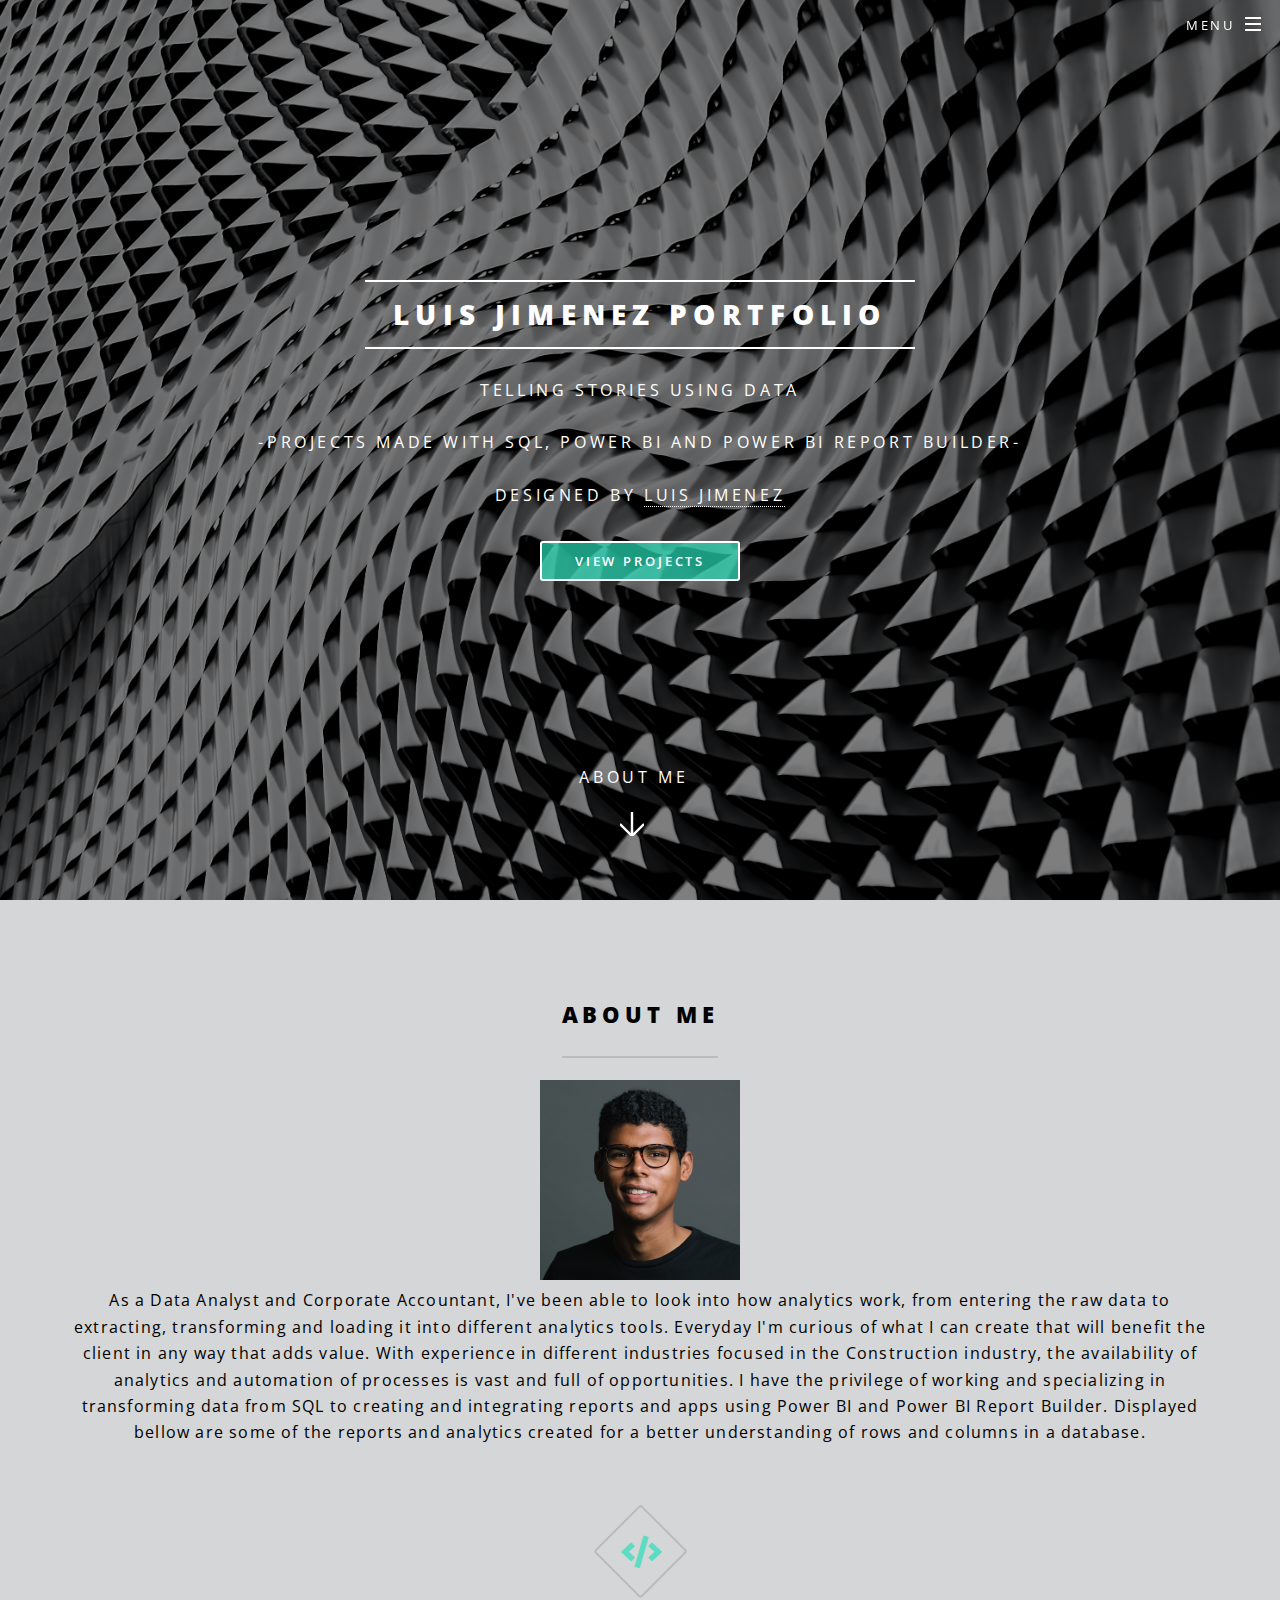
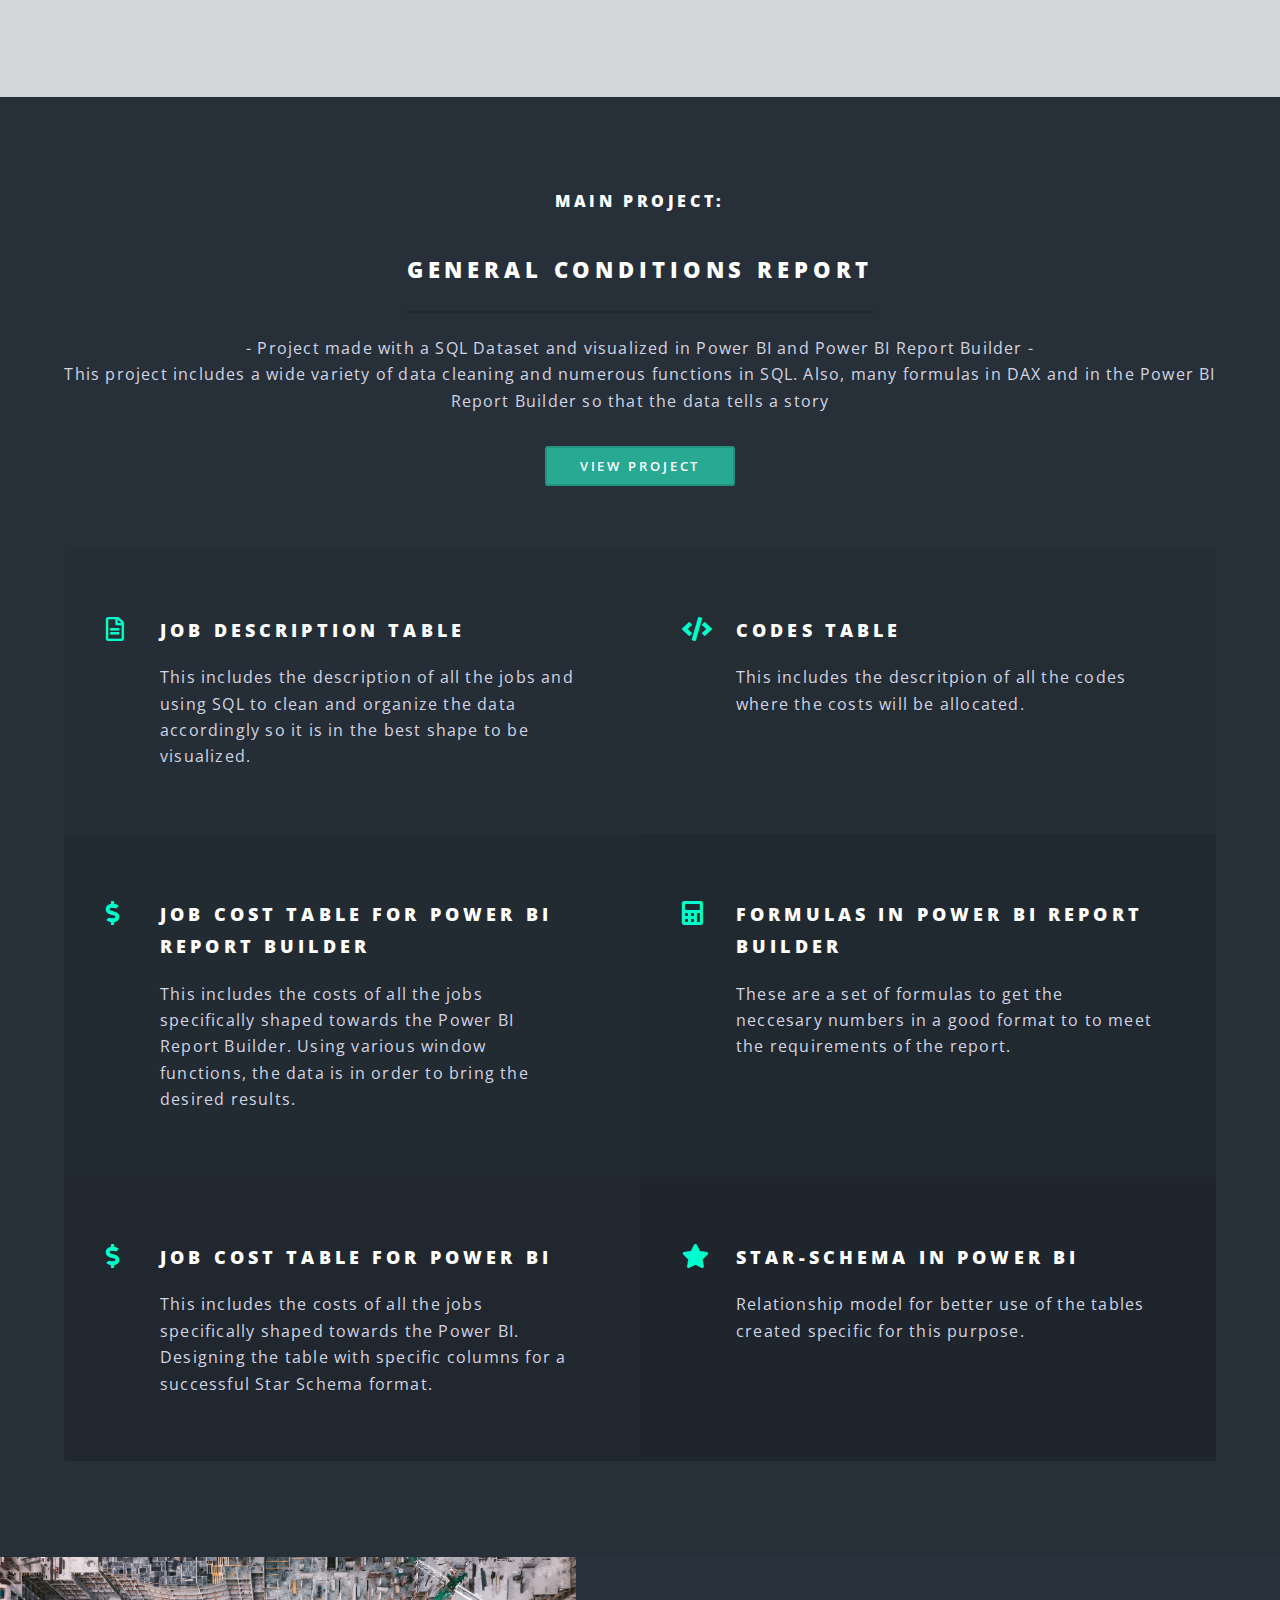
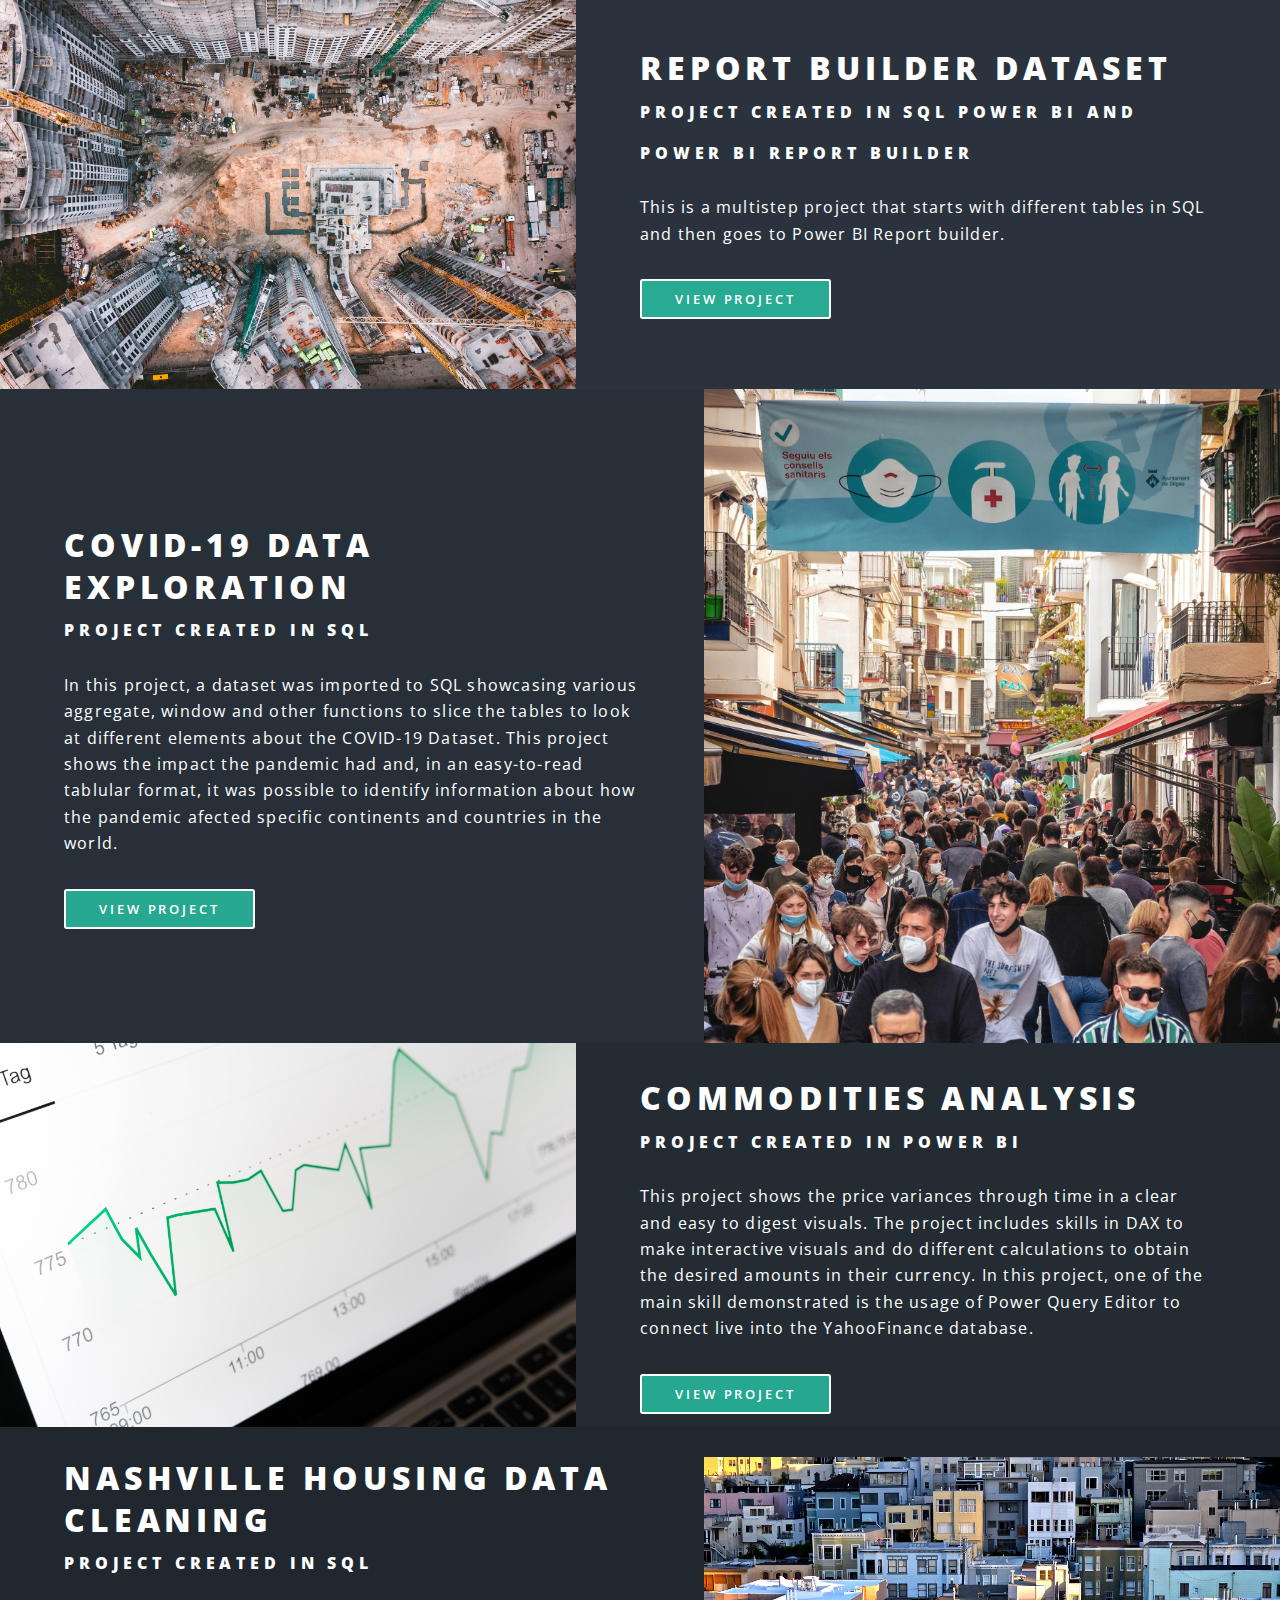
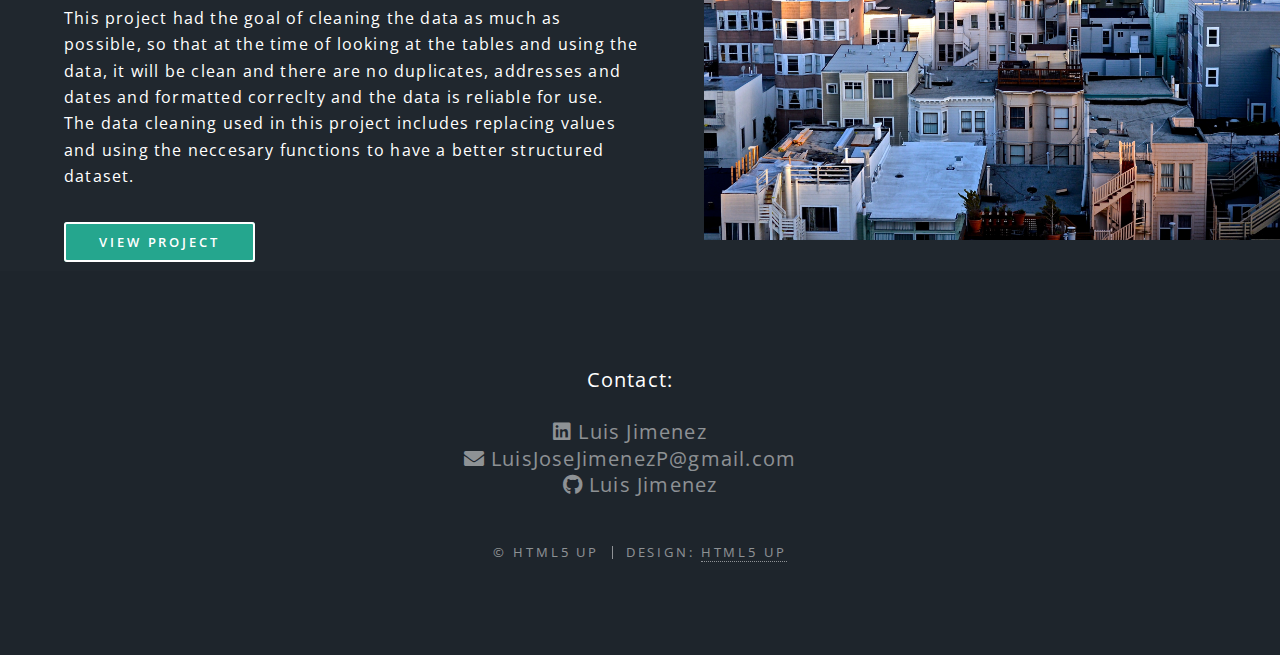
==== index.html @ ff8e51be "Add files via upload" ====
<!DOCTYPE HTML>
<!--
	Luis Jimenez Portfolio
	html5up.net | @ajlkn
	Free for personal and commercial use under the CCA 3.0 license (html5up.net/license)
-->
<html>
	<head>
		<title>Luis Jimenez Portfolio</title>
		<meta charset="utf-8" />
		<meta name="viewport" content="width=device-width, initial-scale=1, user-scalable=no" />
		<link rel="stylesheet" href="assets/css/main.css" />
		<noscript><link rel="stylesheet" href="assets/css/noscript.css" /></noscript>
	</head>
	<body class="landing is-preload">

		<!-- Page Wrapper -->
			<div id="page-wrapper">

				<!-- Header -->
					<header id="header" class="alt">
						<h1><a href="index.html">Luis Jimenez Portfolio</a></h1>
						<nav id="nav">
							<ul>
								<li class="special">
									<a href="#menu" class="menuToggle"><span>Menu</span></a>
									<div id="menu">
										<ul>
											<li><a href="#banner">Home</a></li>
											<li><a href="#one">About Me</a></li>
											<li><a href="#three">Main Project</a></li>
											<li><a href="#two">Projects</a></li>
											<li><a href="#footer">Contact</a></li>
										</ul>
									</div>
								</li>
							</ul>
						</nav>
					</header>

				<!-- Banner -->

					<section id="banner">
						<div class="inner">
							<h2>Luis Jimenez Portfolio</h2>
							<p>Telling stories using data<br />
								<br />
							<h1alt>-Projects made with SQL, Power BI and Power BI Report Builder-</st><br />
								<br />
							Designed by <a href="https://www.linkedin.com/in/luis-jimenez-p/" target="_blank" rel="noopener noreferrer">Luis Jimenez</a></p>
							<ul class="actions special">
								<li><a href="#three" class="button" style="background-color: rgba(39, 224, 187, 0.685)">View Projects</a></li>
							</ul>
						</div>
						<a href="#one" class="more scrolly">About Me</a>
					</section>

				<!-- One -->
					<section id="one" class="wrapper style1 special" style="background-color: #d4d6d7">
						<div class="inner">
							<header class="major">
								<h2><font color="black">About Me</font></h2><br>
								<img src="images/profile.jpg" style="width:200px;height:200px;">
								<p><font color="black">As a Data Analyst and Corporate Accountant, I've been able to look into how analytics work, from entering the raw data to extracting, transforming
									and loading it into different analytics tools. Everyday I'm curious of what I can create that will benefit the client in any way that adds value.
									With experience in different industries focused in the Construction industry, the availability of analytics and automation of processes is vast and full
									of opportunities. I have the privilege of working and specializing in transforming data from SQL to creating and integrating reports and apps using Power BI and Power BI
									Report Builder. Displayed bellow are some of the reports and analytics created for a better understanding of rows and columns in a database.</font></p>
							</header>
							<ul class="icons major">
								<li><span class="icon solid fa-code major style3" style="color: rgba(39, 224, 187, 0.685)"><span class="label">Dolor</span></span></li>
							</ul>
						</div>
					</section>


				<!-- Three -->
				<section id="three" class= "wrapper style3 special" style="background-color: rgb(39,48,57,255);">
					<div class="inner">

						<header class="major">
							<h1>Main Project:</h1><br>
							<h2>General Conditions Report</h2>
							<p>- Project made with a SQL Dataset and visualized in Power BI and Power BI Report Builder -<br />
							This project includes a wide variety of data cleaning and numerous functions in SQL. Also, many formulas in DAX and in the Power BI Report Builder
							so that the data tells a story
							</p>
							<a href="ReportBuilder.html" class="button" style="background-color: rgba(39, 224, 187, 0.685)">View Project</a></li>
						</header>
						<ul class="features">
							<li class="icon fa-file-alt">
								<h3>Job Description Table</h3>
								<p>This includes the description of all the jobs and using SQL to clean and organize the data accordingly so it is in the best shape to be visualized.</p>
							</li>
							<li class="icon solid fa-code">
								<h3>Codes Table</h3>
								<p>This includes the descritpion of all the codes where the costs will be allocated. </p>
							</li>
							<li class="icon solid fa-dollar-sign">
								<h3>Job Cost Table for Power BI Report Builder</h3>
								<p>This includes the costs of all the jobs specifically shaped towards the Power BI Report Builder. 
									Using various window functions, the data is in order to bring the desired results.</p>
							</li>
							<li class="icon solid fa-calculator">
								<h3>Formulas in Power BI Report Builder</h3>
								<p>These are a set of formulas to get the neccesary numbers in a good format to to meet the requirements of the report. </p>
							</li>
							<li class="icon solid fa-dollar-sign">
								<h3>Job Cost Table for Power BI</h3>
								<p>This includes the costs of all the jobs specifically shaped towards the Power BI. Designing the table with specific columns for a successful Star Schema format.</p>
							</li>
							<li class="icon solid fa-star">
								<h3>Star-Schema in Power BI</h3>
								<p>Relationship model for better use of the tables created specific for this purpose.</p>
							</li>
						
						</ul>
					</div>
				</section>
			
				<!-- Two -->
					<section id="two" class="wrapper alt style2">
						<section class="spotlight">
							<div class="image"><img src="images/Construction.jpg" alt="" /></div><div class="content">
								<h2><font size="+3">Report Builder Dataset</font><br />
									<font size="-0.5">Project created in SQL Power BI and Power BI Report Builder</font></h2>							
								<p>This is a multistep project that starts with different tables in SQL and then goes to Power BI Report builder.</p>
									<a href="ReportBuilder.html" class="button" style="background-color: rgba(39, 224, 187, 0.685)">View Project</a></li>
							</div>
						</section>

						<section class="spotlight">
							<div class="image"><img src="images/COVID SQL.jpg" alt="" /></div><div class="content">
								<h2><font size="+3">COVID-19 Data Exploration</font><br />
									<font size="-0.5">Project created in SQL</font></h2>
								<p>In this project, a dataset was imported to SQL showcasing various aggregate, window and other functions to slice the tables to look at different
									elements about the COVID-19 Dataset. This project shows the impact the pandemic had and, in an easy-to-read tablular format, it was possible to 
									identify information about how the pandemic afected specific continents and countries in the world.</p>
									<a href="SQLExp.html" class="button" style="background-color: rgba(39, 224, 187, 0.685)">View Project</a></li>
							</div>
						</section>
						<section class="spotlight">
							<div class="image"><img src="images/Commodity.jpg" alt="" /></div><div class="content">
								<h2><font size="+3">Commodities Analysis</font><br />
									<font size="-0.5">Project created in Power BI</font></h2>
								<p>This project shows the price variances through time in a clear and easy to digest visuals. The project includes skills in DAX to make interactive
									visuals and do different calculations to obtain the desired amounts in their currency. In this project, one of the main skill demonstrated is the
									usage of Power Query Editor to connect live into the YahooFinance database.</p>
									<a href="Commodities.html" class="button" style="background-color: rgba(39, 224, 187, 0.685)">View Project</a></li>
							</div>
						</section>
						<section class="spotlight">
							<div class="image"><img src="images/Housing.jpg" alt="" /></div><div class="content">
								<h2><font size="+3">Nashville Housing Data Cleaning</font><br />
									<font size="-0.5">Project created in SQL</font></h2>
								<p>This project had the goal of cleaning the data as much as possible, so that at the time of looking at the tables and using the data, it will be
									clean and there are no duplicates, addresses and dates and formatted correclty and the data is reliable for use. The data cleaning used in this
									project includes replacing values and using the neccesary functions to have a better structured dataset.</p>
									<a href="SQLClean.html" class="button" style="background-color: rgba(39, 224, 187, 0.685)">View Project</a></li>
							</div>
						</section>
					<!--	<section class="spotlight">
							<div class="image"><img src="images/Housing.jpg" alt="" /></div><div class="content">
								<h2>Portfolio Website<br />
								Project created in HTML</h2>
								<p>This project has the goal of creating a website including the different projects, pages and embeded documents. Also, links and icons to make the
									website user-friendly and easy to navigate.</p>
									<a href="SQLClean.html" class="button primary">View Project</a></li>
							</div>
						</section> -->

					</section>


				<!-- Footer -->
					<footer id="footer">
						<ul class="icons">
							<li>Contact:</li>
							<br>
							<br>
							<li><a href="https://www.linkedin.com/in/luis-jimenez-p/" target="_blank" rel="noopener noreferrer" class="icon brands fa-linkedin"><span class="labels"> Luis Jimenez</span></a></li> 
							<br>
							<li><a href="#" class="icon solid fa-envelope"><span class="labels"> LuisJoseJimenezP@gmail.com</span></a></li>
							<br>
							<li><a href="https://github.com/LJimenezPerez/PortfolioProjects/" target="_blank" rel="noopener noreferrer" class="icon brands fa-github"><span class="labels"> Luis Jimenez </span></a></li>
						</ul>
						<ul class="copyright">
							<li>&copy; HTML5 UP</li><li>Design: <a href="http://html5up.net">HTML5 UP</a></li>
						</ul>
					</footer>

			</div>

		<!-- Scripts -->
			<script src="assets/js/jquery.min.js"></script>
			<script src="assets/js/jquery.scrollex.min.js"></script>
			<script src="assets/js/jquery.scrolly.min.js"></script>
			<script src="assets/js/browser.min.js"></script>
			<script src="assets/js/breakpoints.min.js"></script>
			<script src="assets/js/util.js"></script>
			<script src="assets/js/main.js"></script>

	</body>
</html>
---- assets/css/main.css ----
@import url(fontawesome-all.min.css);
@import url("https://fonts.googleapis.com/css?family=Open+Sans:400,400italic,600,600italic,800,800italic");

/*
	Spectral by HTML5 UP
	html5up.net | @ajlkn
	Free for personal and commercial use under the CCA 3.0 license (html5up.net/license)
*/

html, body, div, span, applet, object,
iframe, h1, h2, h3, h4, h5, h6, p, blockquote,
pre, a, abbr, acronym, address, big, cite,
code, del, dfn, em, img, ins, kbd, q, s, samp,
small, strike, strong, sub, sup, tt, var, b,
u, i, center, dl, dt, dd, ol, ul, li, fieldset,
form, label, legend, table, caption, tbody,
tfoot, thead, tr, th, td, article, aside,
canvas, details, embed, figure, figcaption,
footer, header, hgroup, menu, nav, output, ruby,
section, summary, time, mark, audio, video {
	margin: 0;
	padding: 0;
	border: 0;
	font-size: 100%;
	font: inherit;
	vertical-align: baseline;}

article, aside, details, figcaption, figure,
footer, header, hgroup, menu, nav, section {
	display: block;}

body {
	line-height: 1;
}

ol, ul {
	list-style: none;
}

blockquote, q {
	quotes: none;
}

	blockquote:before, blockquote:after, q:before, q:after {
		content: '';
		content: none;
	}

table {
	border-collapse: collapse;
	border-spacing: 0;
}

body {
	-webkit-text-size-adjust: none;
}

mark {
	background-color: transparent;
	color: inherit;
}

input::-moz-focus-inner {
	border: 0;
	padding: 0;
}

input, select, textarea {
	-moz-appearance: none;
	-webkit-appearance: none;
	-ms-appearance: none;
	appearance: none;
}

/* Basic */

	@-ms-viewport {
		width: device-width;
	}

	html {
		box-sizing: border-box;
	}

	*, *:before, *:after {
		box-sizing: inherit;
	}

	body {
		background: #2e3842;
	}

		body.is-preload *, body.is-preload *:before, body.is-preload *:after {
			-moz-animation: none !important;
			-webkit-animation: none !important;
			-ms-animation: none !important;
			animation: none !important;
			-moz-transition: none !important;
			-webkit-transition: none !important;
			-ms-transition: none !important;
			transition: none !important;
		}

	body, input, select, textarea {
		color: #fff;
		font-family: "Open Sans", Helvetica, sans-serif;
		font-size: 15pt;
		font-weight: 400;
		letter-spacing: 0.075em;
		line-height: 1.65em;
	}

		@media screen and (max-width: 1680px) {

			body, input, select, textarea {
				font-size: 13pt;
			}

		}

		@media screen and (max-width: 1280px) {

			body, input, select, textarea {
				font-size: 12pt;
			}

		}

		@media screen and (max-width: 736px) {

			body, input, select, textarea {
				font-size: 11pt;
				letter-spacing: 0.0375em;
			}

		}

	a {
		-moz-transition: color 0.2s ease, border-bottom-color 0.2s ease;
		-webkit-transition: color 0.2s ease, border-bottom-color 0.2s ease;
		-ms-transition: color 0.2s ease, border-bottom-color 0.2s ease;
		transition: color 0.2s ease, border-bottom-color 0.2s ease;
		border-bottom: dotted 1px;
		color: inherit;
		text-decoration: none;
	}

		a:hover {
			border-bottom-color: transparent;
		}

	strong, b {
		color: #fff;
		font-weight: 600;
	}

	em, i {
		font-style: italic;
	}

	p {
		margin: 0 0 2em 0;
	}

	h1, h2, h3, h4, h5, h6 {
		color: #fff;
		font-weight: 800;
		letter-spacing: 0.225em;
		line-height: 1em;
		margin: 0 0 1em 0;
		text-transform: uppercase;
	}

		h1 a, h2 a, h3 a, h4 a, h5 a, h6 a {
			color: inherit;
			text-decoration: none;
		}

	h2 {
		font-size: 1.35em;
		line-height: 1.75em;
	}

		@media screen and (max-width: 736px) {

			h2 {
				font-size: 1.1em;
				line-height: 1.65em;
			}

		}

	h3 {
		font-size: 1.15em;
		line-height: 1.75em;
	}

		@media screen and (max-width: 736px) {

			h3 {
				font-size: 1em;
				line-height: 1.65em;
			}

		}

	h4 {
		font-size: 1em;
		line-height: 1.5em;
	}

	h5 {
		font-size: 0.8em;
		line-height: 1.5em;
	}

	h6 {
		font-size: 0.7em;
		line-height: 1.5em;
	}

	sub {
		font-size: 0.8em;
		position: relative;
		top: 0.5em;
	}

	sup {
		font-size: 0.8em;
		position: relative;
		top: -0.5em;
	}

	hr {
		border: 0;
		border-bottom: solid 2px #fff;
		margin: 3em 0;
	}

		hr.major {
			margin: 4.5em 0;
		}

	blockquote {
		border-left: solid 4px #fff;
		font-style: italic;
		margin: 0 0 2em 0;
		padding: 0.5em 0 0.5em 2em;
	}

	code {
		background: rgba(144, 144, 144, 0.25);
		border-radius: 3px;
		font-family: "Courier New", monospace;
		font-size: 0.9em;
		letter-spacing: 0;
		margin: 0 0.25em;
		padding: 0.25em 0.65em;
	}

	pre {
		-webkit-overflow-scrolling: touch;
		font-family: "Courier New", monospace;
		font-size: 0.9em;
		margin: 0 0 2em 0;
	}

		pre code {
			display: block;
			line-height: 1.75em;
			padding: 1em 1.5em;
			overflow-x: auto;
		}

	.align-left {
		text-align: left;
	}

	.align-center {
		text-align: center;
	}

	.align-right {
		text-align: right;
	}

/* Row */

	.row {
		display: flex;
		flex-wrap: wrap;
		box-sizing: border-box;
		align-items: stretch;
	}

		.row > * {
			box-sizing: border-box;
		}

		.row.gtr-uniform > * > :last-child {
			margin-bottom: 0;
		}

		.row.aln-left {
			justify-content: flex-start;
		}

		.row.aln-center {
			justify-content: center;
		}

		.row.aln-right {
			justify-content: flex-end;
		}

		.row.aln-top {
			align-items: flex-start;
		}

		.row.aln-middle {
			align-items: center;
		}

		.row.aln-bottom {
			align-items: flex-end;
		}

		.row > .imp {
			order: -1;
		}

		.row > .col-1 {
			width: 8.33333%;
		}

		.row > .off-1 {
			margin-left: 8.33333%;
		}

		.row > .col-2 {
			width: 16.66667%;
		}

		.row > .off-2 {
			margin-left: 16.66667%;
		}

		.row > .col-3 {
			width: 25%;
		}

		.row > .off-3 {
			margin-left: 25%;
		}

		.row > .col-4 {
			width: 33.33333%;
		}

		.row > .off-4 {
			margin-left: 33.33333%;
		}

		.row > .col-5 {
			width: 41.66667%;
		}

		.row > .off-5 {
			margin-left: 41.66667%;
		}

		.row > .col-6 {
			width: 50%;
		}

		.row > .off-6 {
			margin-left: 50%;
		}

		.row > .col-7 {
			width: 58.33333%;
		}

		.row > .off-7 {
			margin-left: 58.33333%;
		}

		.row > .col-8 {
			width: 66.66667%;
		}

		.row > .off-8 {
			margin-left: 66.66667%;
		}

		.row > .col-9 {
			width: 75%;
		}

		.row > .off-9 {
			margin-left: 75%;
		}

		.row > .col-10 {
			width: 83.33333%;
		}

		.row > .off-10 {
			margin-left: 83.33333%;
		}

		.row > .col-11 {
			width: 91.66667%;
		}

		.row > .off-11 {
			margin-left: 91.66667%;
		}

		.row > .col-12 {
			width: 100%;
		}

		.row > .off-12 {
			margin-left: 100%;
		}

		.row.gtr-0 {
			margin-top: 0;
			margin-left: 0em;
		}

			.row.gtr-0 > * {
				padding: 0 0 0 0em;
			}

			.row.gtr-0.gtr-uniform {
				margin-top: 0em;
			}

				.row.gtr-0.gtr-uniform > * {
					padding-top: 0em;
				}

		.row.gtr-25 {
			margin-top: 0;
			margin-left: -0.375em;
		}

			.row.gtr-25 > * {
				padding: 0 0 0 0.375em;
			}

			.row.gtr-25.gtr-uniform {
				margin-top: -0.375em;
			}

				.row.gtr-25.gtr-uniform > * {
					padding-top: 0.375em;
				}

		.row.gtr-50 {
			margin-top: 0;
			margin-left: -0.75em;
		}

			.row.gtr-50 > * {
				padding: 0 0 0 0.75em;
			}

			.row.gtr-50.gtr-uniform {
				margin-top: -0.75em;
			}

				.row.gtr-50.gtr-uniform > * {
					padding-top: 0.75em;
				}

		.row {
			margin-top: 0;
			margin-left: -1.5em;
		}

			.row > * {
				padding: 0 0 0 1.5em;
			}

			.row.gtr-uniform {
				margin-top: -1.5em;
			}

				.row.gtr-uniform > * {
					padding-top: 1.5em;
				}

		.row.gtr-150 {
			margin-top: 0;
			margin-left: -2.25em;
		}

			.row.gtr-150 > * {
				padding: 0 0 0 2.25em;
			}

			.row.gtr-150.gtr-uniform {
				margin-top: -2.25em;
			}

				.row.gtr-150.gtr-uniform > * {
					padding-top: 2.25em;
				}

		.row.gtr-200 {
			margin-top: 0;
			margin-left: -3em;
		}

			.row.gtr-200 > * {
				padding: 0 0 0 3em;
			}

			.row.gtr-200.gtr-uniform {
				margin-top: -3em;
			}

				.row.gtr-200.gtr-uniform > * {
					padding-top: 3em;
				}

		@media screen and (max-width: 1680px) {

			.row {
				display: flex;
				flex-wrap: wrap;
				box-sizing: border-box;
				align-items: stretch;
			}

				.row > * {
					box-sizing: border-box;
				}

				.row.gtr-uniform > * > :last-child {
					margin-bottom: 0;
				}

				.row.aln-left {
					justify-content: flex-start;
				}

				.row.aln-center {
					justify-content: center;
				}

				.row.aln-right {
					justify-content: flex-end;
				}

				.row.aln-top {
					align-items: flex-start;
				}

				.row.aln-middle {
					align-items: center;
				}

				.row.aln-bottom {
					align-items: flex-end;
				}

				.row > .imp-xlarge {
					order: -1;
				}

				.row > .col-1-xlarge {
					width: 8.33333%;
				}

				.row > .off-1-xlarge {
					margin-left: 8.33333%;
				}

				.row > .col-2-xlarge {
					width: 16.66667%;
				}

				.row > .off-2-xlarge {
					margin-left: 16.66667%;
				}

				.row > .col-3-xlarge {
					width: 25%;
				}

				.row > .off-3-xlarge {
					margin-left: 25%;
				}

				.row > .col-4-xlarge {
					width: 33.33333%;
				}

				.row > .off-4-xlarge {
					margin-left: 33.33333%;
				}

				.row > .col-5-xlarge {
					width: 41.66667%;
				}

				.row > .off-5-xlarge {
					margin-left: 41.66667%;
				}

				.row > .col-6-xlarge {
					width: 50%;
				}

				.row > .off-6-xlarge {
					margin-left: 50%;
				}

				.row > .col-7-xlarge {
					width: 58.33333%;
				}

				.row > .off-7-xlarge {
					margin-left: 58.33333%;
				}

				.row > .col-8-xlarge {
					width: 66.66667%;
				}

				.row > .off-8-xlarge {
					margin-left: 66.66667%;
				}

				.row > .col-9-xlarge {
					width: 75%;
				}

				.row > .off-9-xlarge {
					margin-left: 75%;
				}

				.row > .col-10-xlarge {
					width: 83.33333%;
				}

				.row > .off-10-xlarge {
					margin-left: 83.33333%;
				}

				.row > .col-11-xlarge {
					width: 91.66667%;
				}

				.row > .off-11-xlarge {
					margin-left: 91.66667%;
				}

				.row > .col-12-xlarge {
					width: 100%;
				}

				.row > .off-12-xlarge {
					margin-left: 100%;
				}

				.row.gtr-0 {
					margin-top: 0;
					margin-left: 0em;
				}

					.row.gtr-0 > * {
						padding: 0 0 0 0em;
					}

					.row.gtr-0.gtr-uniform {
						margin-top: 0em;
					}

						.row.gtr-0.gtr-uniform > * {
							padding-top: 0em;
						}

				.row.gtr-25 {
					margin-top: 0;
					margin-left: -0.375em;
				}

					.row.gtr-25 > * {
						padding: 0 0 0 0.375em;
					}

					.row.gtr-25.gtr-uniform {
						margin-top: -0.375em;
					}

						.row.gtr-25.gtr-uniform > * {
							padding-top: 0.375em;
						}

				.row.gtr-50 {
					margin-top: 0;
					margin-left: -0.75em;
				}

					.row.gtr-50 > * {
						padding: 0 0 0 0.75em;
					}

					.row.gtr-50.gtr-uniform {
						margin-top: -0.75em;
					}

						.row.gtr-50.gtr-uniform > * {
							padding-top: 0.75em;
						}

				.row {
					margin-top: 0;
					margin-left: -1.5em;
				}

					.row > * {
						padding: 0 0 0 1.5em;
					}

					.row.gtr-uniform {
						margin-top: -1.5em;
					}

						.row.gtr-uniform > * {
							padding-top: 1.5em;
						}

				.row.gtr-150 {
					margin-top: 0;
					margin-left: -2.25em;
				}

					.row.gtr-150 > * {
						padding: 0 0 0 2.25em;
					}

					.row.gtr-150.gtr-uniform {
						margin-top: -2.25em;
					}

						.row.gtr-150.gtr-uniform > * {
							padding-top: 2.25em;
						}

				.row.gtr-200 {
					margin-top: 0;
					margin-left: -3em;
				}

					.row.gtr-200 > * {
						padding: 0 0 0 3em;
					}

					.row.gtr-200.gtr-uniform {
						margin-top: -3em;
					}

						.row.gtr-200.gtr-uniform > * {
							padding-top: 3em;
						}

		}

		@media screen and (max-width: 1280px) {

			.row {
				display: flex;
				flex-wrap: wrap;
				box-sizing: border-box;
				align-items: stretch;
			}

				.row > * {
					box-sizing: border-box;
				}

				.row.gtr-uniform > * > :last-child {
					margin-bottom: 0;
				}

				.row.aln-left {
					justify-content: flex-start;
				}

				.row.aln-center {
					justify-content: center;
				}

				.row.aln-right {
					justify-content: flex-end;
				}

				.row.aln-top {
					align-items: flex-start;
				}

				.row.aln-middle {
					align-items: center;
				}

				.row.aln-bottom {
					align-items: flex-end;
				}

				.row > .imp-large {
					order: -1;
				}

				.row > .col-1-large {
					width: 8.33333%;
				}

				.row > .off-1-large {
					margin-left: 8.33333%;
				}

				.row > .col-2-large {
					width: 16.66667%;
				}

				.row > .off-2-large {
					margin-left: 16.66667%;
				}

				.row > .col-3-large {
					width: 25%;
				}

				.row > .off-3-large {
					margin-left: 25%;
				}

				.row > .col-4-large {
					width: 33.33333%;
				}

				.row > .off-4-large {
					margin-left: 33.33333%;
				}

				.row > .col-5-large {
					width: 41.66667%;
				}

				.row > .off-5-large {
					margin-left: 41.66667%;
				}

				.row > .col-6-large {
					width: 50%;
				}

				.row > .off-6-large {
					margin-left: 50%;
				}

				.row > .col-7-large {
					width: 58.33333%;
				}

				.row > .off-7-large {
					margin-left: 58.33333%;
				}

				.row > .col-8-large {
					width: 66.66667%;
				}

				.row > .off-8-large {
					margin-left: 66.66667%;
				}

				.row > .col-9-large {
					width: 75%;
				}

				.row > .off-9-large {
					margin-left: 75%;
				}

				.row > .col-10-large {
					width: 83.33333%;
				}

				.row > .off-10-large {
					margin-left: 83.33333%;
				}

				.row > .col-11-large {
					width: 91.66667%;
				}

				.row > .off-11-large {
					margin-left: 91.66667%;
				}

				.row > .col-12-large {
					width: 100%;
				}

				.row > .off-12-large {
					margin-left: 100%;
				}

				.row.gtr-0 {
					margin-top: 0;
					margin-left: 0em;
				}

					.row.gtr-0 > * {
						padding: 0 0 0 0em;
					}

					.row.gtr-0.gtr-uniform {
						margin-top: 0em;
					}

						.row.gtr-0.gtr-uniform > * {
							padding-top: 0em;
						}

				.row.gtr-25 {
					margin-top: 0;
					margin-left: -0.375em;
				}

					.row.gtr-25 > * {
						padding: 0 0 0 0.375em;
					}

					.row.gtr-25.gtr-uniform {
						margin-top: -0.375em;
					}

						.row.gtr-25.gtr-uniform > * {
							padding-top: 0.375em;
						}

				.row.gtr-50 {
					margin-top: 0;
					margin-left: -0.75em;
				}

					.row.gtr-50 > * {
						padding: 0 0 0 0.75em;
					}

					.row.gtr-50.gtr-uniform {
						margin-top: -0.75em;
					}

						.row.gtr-50.gtr-uniform > * {
							padding-top: 0.75em;
						}

				.row {
					margin-top: 0;
					margin-left: -1.5em;
				}

					.row > * {
						padding: 0 0 0 1.5em;
					}

					.row.gtr-uniform {
						margin-top: -1.5em;
					}

						.row.gtr-uniform > * {
							padding-top: 1.5em;
						}

				.row.gtr-150 {
					margin-top: 0;
					margin-left: -2.25em;
				}

					.row.gtr-150 > * {
						padding: 0 0 0 2.25em;
					}

					.row.gtr-150.gtr-uniform {
						margin-top: -2.25em;
					}

						.row.gtr-150.gtr-uniform > * {
							padding-top: 2.25em;
						}

				.row.gtr-200 {
					margin-top: 0;
					margin-left: -3em;
				}

					.row.gtr-200 > * {
						padding: 0 0 0 3em;
					}

					.row.gtr-200.gtr-uniform {
						margin-top: -3em;
					}

						.row.gtr-200.gtr-uniform > * {
							padding-top: 3em;
						}

		}

		@media screen and (max-width: 980px) {

			.row {
				display: flex;
				flex-wrap: wrap;
				box-sizing: border-box;
				align-items: stretch;
			}

				.row > * {
					box-sizing: border-box;
				}

				.row.gtr-uniform > * > :last-child {
					margin-bottom: 0;
				}

				.row.aln-left {
					justify-content: flex-start;
				}

				.row.aln-center {
					justify-content: center;
				}

				.row.aln-right {
					justify-content: flex-end;
				}

				.row.aln-top {
					align-items: flex-start;
				}

				.row.aln-middle {
					align-items: center;
				}

				.row.aln-bottom {
					align-items: flex-end;
				}

				.row > .imp-medium {
					order: -1;
				}

				.row > .col-1-medium {
					width: 8.33333%;
				}

				.row > .off-1-medium {
					margin-left: 8.33333%;
				}

				.row > .col-2-medium {
					width: 16.66667%;
				}

				.row > .off-2-medium {
					margin-left: 16.66667%;
				}

				.row > .col-3-medium {
					width: 25%;
				}

				.row > .off-3-medium {
					margin-left: 25%;
				}

				.row > .col-4-medium {
					width: 33.33333%;
				}

				.row > .off-4-medium {
					margin-left: 33.33333%;
				}

				.row > .col-5-medium {
					width: 41.66667%;
				}

				.row > .off-5-medium {
					margin-left: 41.66667%;
				}

				.row > .col-6-medium {
					width: 50%;
				}

				.row > .off-6-medium {
					margin-left: 50%;
				}

				.row > .col-7-medium {
					width: 58.33333%;
				}

				.row > .off-7-medium {
					margin-left: 58.33333%;
				}

				.row > .col-8-medium {
					width: 66.66667%;
				}

				.row > .off-8-medium {
					margin-left: 66.66667%;
				}

				.row > .col-9-medium {
					width: 75%;
				}

				.row > .off-9-medium {
					margin-left: 75%;
				}

				.row > .col-10-medium {
					width: 83.33333%;
				}

				.row > .off-10-medium {
					margin-left: 83.33333%;
				}

				.row > .col-11-medium {
					width: 91.66667%;
				}

				.row > .off-11-medium {
					margin-left: 91.66667%;
				}

				.row > .col-12-medium {
					width: 100%;
				}

				.row > .off-12-medium {
					margin-left: 100%;
				}

				.row.gtr-0 {
					margin-top: 0;
					margin-left: 0em;
				}

					.row.gtr-0 > * {
						padding: 0 0 0 0em;
					}

					.row.gtr-0.gtr-uniform {
						margin-top: 0em;
					}

						.row.gtr-0.gtr-uniform > * {
							padding-top: 0em;
						}

				.row.gtr-25 {
					margin-top: 0;
					margin-left: -0.375em;
				}

					.row.gtr-25 > * {
						padding: 0 0 0 0.375em;
					}

					.row.gtr-25.gtr-uniform {
						margin-top: -0.375em;
					}

						.row.gtr-25.gtr-uniform > * {
							padding-top: 0.375em;
						}

				.row.gtr-50 {
					margin-top: 0;
					margin-left: -0.75em;
				}

					.row.gtr-50 > * {
						padding: 0 0 0 0.75em;
					}

					.row.gtr-50.gtr-uniform {
						margin-top: -0.75em;
					}

						.row.gtr-50.gtr-uniform > * {
							padding-top: 0.75em;
						}

				.row {
					margin-top: 0;
					margin-left: -1.5em;
				}

					.row > * {
						padding: 0 0 0 1.5em;
					}

					.row.gtr-uniform {
						margin-top: -1.5em;
					}

						.row.gtr-uniform > * {
							padding-top: 1.5em;
						}

				.row.gtr-150 {
					margin-top: 0;
					margin-left: -2.25em;
				}

					.row.gtr-150 > * {
						padding: 0 0 0 2.25em;
					}

					.row.gtr-150.gtr-uniform {
						margin-top: -2.25em;
					}

						.row.gtr-150.gtr-uniform > * {
							padding-top: 2.25em;
						}

				.row.gtr-200 {
					margin-top: 0;
					margin-left: -3em;
				}

					.row.gtr-200 > * {
						padding: 0 0 0 3em;
					}

					.row.gtr-200.gtr-uniform {
						margin-top: -3em;
					}

						.row.gtr-200.gtr-uniform > * {
							padding-top: 3em;
						}

		}

		@media screen and (max-width: 736px) {

			.row {
				display: flex;
				flex-wrap: wrap;
				box-sizing: border-box;
				align-items: stretch;
			}

				.row > * {
					box-sizing: border-box;
				}

				.row.gtr-uniform > * > :last-child {
					margin-bottom: 0;
				}

				.row.aln-left {
					justify-content: flex-start;
				}

				.row.aln-center {
					justify-content: center;
				}

				.row.aln-right {
					justify-content: flex-end;
				}

				.row.aln-top {
					align-items: flex-start;
				}

				.row.aln-middle {
					align-items: center;
				}

				.row.aln-bottom {
					align-items: flex-end;
				}

				.row > .imp-small {
					order: -1;
				}

				.row > .col-1-small {
					width: 8.33333%;
				}

				.row > .off-1-small {
					margin-left: 8.33333%;
				}

				.row > .col-2-small {
					width: 16.66667%;
				}

				.row > .off-2-small {
					margin-left: 16.66667%;
				}

				.row > .col-3-small {
					width: 25%;
				}

				.row > .off-3-small {
					margin-left: 25%;
				}

				.row > .col-4-small {
					width: 33.33333%;
				}

				.row > .off-4-small {
					margin-left: 33.33333%;
				}

				.row > .col-5-small {
					width: 41.66667%;
				}

				.row > .off-5-small {
					margin-left: 41.66667%;
				}

				.row > .col-6-small {
					width: 50%;
				}

				.row > .off-6-small {
					margin-left: 50%;
				}

				.row > .col-7-small {
					width: 58.33333%;
				}

				.row > .off-7-small {
					margin-left: 58.33333%;
				}

				.row > .col-8-small {
					width: 66.66667%;
				}

				.row > .off-8-small {
					margin-left: 66.66667%;
				}

				.row > .col-9-small {
					width: 75%;
				}

				.row > .off-9-small {
					margin-left: 75%;
				}

				.row > .col-10-small {
					width: 83.33333%;
				}

				.row > .off-10-small {
					margin-left: 83.33333%;
				}

				.row > .col-11-small {
					width: 91.66667%;
				}

				.row > .off-11-small {
					margin-left: 91.66667%;
				}

				.row > .col-12-small {
					width: 100%;
				}

				.row > .off-12-small {
					margin-left: 100%;
				}

				.row.gtr-0 {
					margin-top: 0;
					margin-left: 0em;
				}

					.row.gtr-0 > * {
						padding: 0 0 0 0em;
					}

					.row.gtr-0.gtr-uniform {
						margin-top: 0em;
					}

						.row.gtr-0.gtr-uniform > * {
							padding-top: 0em;
						}

				.row.gtr-25 {
					margin-top: 0;
					margin-left: -0.375em;
				}

					.row.gtr-25 > * {
						padding: 0 0 0 0.375em;
					}

					.row.gtr-25.gtr-uniform {
						margin-top: -0.375em;
					}

						.row.gtr-25.gtr-uniform > * {
							padding-top: 0.375em;
						}

				.row.gtr-50 {
					margin-top: 0;
					margin-left: -0.75em;
				}

					.row.gtr-50 > * {
						padding: 0 0 0 0.75em;
					}

					.row.gtr-50.gtr-uniform {
						margin-top: -0.75em;
					}

						.row.gtr-50.gtr-uniform > * {
							padding-top: 0.75em;
						}

				.row {
					margin-top: 0;
					margin-left: -1.5em;
				}

					.row > * {
						padding: 0 0 0 1.5em;
					}

					.row.gtr-uniform {
						margin-top: -1.5em;
					}

						.row.gtr-uniform > * {
							padding-top: 1.5em;
						}

				.row.gtr-150 {
					margin-top: 0;
					margin-left: -2.25em;
				}

					.row.gtr-150 > * {
						padding: 0 0 0 2.25em;
					}

					.row.gtr-150.gtr-uniform {
						margin-top: -2.25em;
					}

						.row.gtr-150.gtr-uniform > * {
							padding-top: 2.25em;
						}

				.row.gtr-200 {
					margin-top: 0;
					margin-left: -3em;
				}

					.row.gtr-200 > * {
						padding: 0 0 0 3em;
					}

					.row.gtr-200.gtr-uniform {
						margin-top: -3em;
					}

						.row.gtr-200.gtr-uniform > * {
							padding-top: 3em;
						}

		}

		@media screen and (max-width: 480px) {

			.row {
				display: flex;
				flex-wrap: wrap;
				box-sizing: border-box;
				align-items: stretch;
			}

				.row > * {
					box-sizing: border-box;
				}

				.row.gtr-uniform > * > :last-child {
					margin-bottom: 0;
				}

				.row.aln-left {
					justify-content: flex-start;
				}

				.row.aln-center {
					justify-content: center;
				}

				.row.aln-right {
					justify-content: flex-end;
				}

				.row.aln-top {
					align-items: flex-start;
				}

				.row.aln-middle {
					align-items: center;
				}

				.row.aln-bottom {
					align-items: flex-end;
				}

				.row > .imp-xsmall {
					order: -1;
				}

				.row > .col-1-xsmall {
					width: 8.33333%;
				}

				.row > .off-1-xsmall {
					margin-left: 8.33333%;
				}

				.row > .col-2-xsmall {
					width: 16.66667%;
				}

				.row > .off-2-xsmall {
					margin-left: 16.66667%;
				}

				.row > .col-3-xsmall {
					width: 25%;
				}

				.row > .off-3-xsmall {
					margin-left: 25%;
				}

				.row > .col-4-xsmall {
					width: 33.33333%;
				}

				.row > .off-4-xsmall {
					margin-left: 33.33333%;
				}

				.row > .col-5-xsmall {
					width: 41.66667%;
				}

				.row > .off-5-xsmall {
					margin-left: 41.66667%;
				}

				.row > .col-6-xsmall {
					width: 50%;
				}

				.row > .off-6-xsmall {
					margin-left: 50%;
				}

				.row > .col-7-xsmall {
					width: 58.33333%;
				}

				.row > .off-7-xsmall {
					margin-left: 58.33333%;
				}

				.row > .col-8-xsmall {
					width: 66.66667%;
				}

				.row > .off-8-xsmall {
					margin-left: 66.66667%;
				}

				.row > .col-9-xsmall {
					width: 75%;
				}

				.row > .off-9-xsmall {
					margin-left: 75%;
				}

				.row > .col-10-xsmall {
					width: 83.33333%;
				}

				.row > .off-10-xsmall {
					margin-left: 83.33333%;
				}

				.row > .col-11-xsmall {
					width: 91.66667%;
				}

				.row > .off-11-xsmall {
					margin-left: 91.66667%;
				}

				.row > .col-12-xsmall {
					width: 100%;
				}

				.row > .off-12-xsmall {
					margin-left: 100%;
				}

				.row.gtr-0 {
					margin-top: 0;
					margin-left: 0em;
				}

					.row.gtr-0 > * {
						padding: 0 0 0 0em;
					}

					.row.gtr-0.gtr-uniform {
						margin-top: 0em;
					}

						.row.gtr-0.gtr-uniform > * {
							padding-top: 0em;
						}

				.row.gtr-25 {
					margin-top: 0;
					margin-left: -0.375em;
				}

					.row.gtr-25 > * {
						padding: 0 0 0 0.375em;
					}

					.row.gtr-25.gtr-uniform {
						margin-top: -0.375em;
					}

						.row.gtr-25.gtr-uniform > * {
							padding-top: 0.375em;
						}

				.row.gtr-50 {
					margin-top: 0;
					margin-left: -0.75em;
				}

					.row.gtr-50 > * {
						padding: 0 0 0 0.75em;
					}

					.row.gtr-50.gtr-uniform {
						margin-top: -0.75em;
					}

						.row.gtr-50.gtr-uniform > * {
							padding-top: 0.75em;
						}

				.row {
					margin-top: 0;
					margin-left: -1.5em;
				}

					.row > * {
						padding: 0 0 0 1.5em;
					}

					.row.gtr-uniform {
						margin-top: -1.5em;
					}

						.row.gtr-uniform > * {
							padding-top: 1.5em;
						}

				.row.gtr-150 {
					margin-top: 0;
					margin-left: -2.25em;
				}

					.row.gtr-150 > * {
						padding: 0 0 0 2.25em;
					}

					.row.gtr-150.gtr-uniform {
						margin-top: -2.25em;
					}

						.row.gtr-150.gtr-uniform > * {
							padding-top: 2.25em;
						}

				.row.gtr-200 {
					margin-top: 0;
					margin-left: -3em;
				}

					.row.gtr-200 > * {
						padding: 0 0 0 3em;
					}

					.row.gtr-200.gtr-uniform {
						margin-top: -3em;
					}

						.row.gtr-200.gtr-uniform > * {
							padding-top: 3em;
						}

		}

/* Section/Article */

	section.special, article.special {
		text-align: center;
	}

	header p {
		color: rgba(255, 255, 255, 0.5);
		position: relative;
		top: -0.25em;
	}

	header h3 + p {
		font-size: 1.1em;
	}

	header h4 + p,
	header h5 + p,
	header h6 + p {
		font-size: 0.9em;
	}

	header.major {
		margin: 0 0 3.5em 0;
	}

		header.major h2, header.major h3, header.major h4, header.major h5, header.major h6 {
			border-bottom: solid 2px #fff;
			display: inline-block;
			padding-bottom: 1em;
			position: relative;
		}

			header.major h2:after, header.major h3:after, header.major h4:after, header.major h5:after, header.major h6:after {
				content: '';
				display: block;
				height: 1px;
			}

		header.major p {
			color: #fff;
			top: 0;
		}

		@media screen and (max-width: 736px) {

			header.major {
				margin: 0 0 2em 0;
			}

		}

	@media screen and (max-width: 980px) {

		header br {
			display: none;
		}

	}

/* Form */

	form {
		margin: 0 0 2em 0;
	}

	label {
		color: #fff;
		display: block;
		font-size: 0.9em;
		font-weight: 600;
		margin: 0 0 1em 0;
	}

	input[type="text"],
	input[type="password"],
	input[type="email"],
	select,
	textarea {
		-moz-appearance: none;
		-webkit-appearance: none;
		-ms-appearance: none;
		appearance: none;
		background-color: rgba(144, 144, 144, 0.25);
		border-radius: 3px;
		border: none;
		color: inherit;
		display: block;
		outline: 0;
		padding: 0 1em;
		text-decoration: none;
		width: 100%;
	}

		input[type="text"]:invalid,
		input[type="password"]:invalid,
		input[type="email"]:invalid,
		select:invalid,
		textarea:invalid {
			box-shadow: none;
		}

		input[type="text"]:focus,
		input[type="password"]:focus,
		input[type="email"]:focus,
		select:focus,
		textarea:focus {
			box-shadow: 0 0 0 2px #21b2a6;
		}

	select {
		background-size: 1.25em;
		background-repeat: no-repeat;
		background-position: calc(100% - 1em) center;
		height: 2.75em;
		padding-right: 2.75em;
		text-overflow: ellipsis;
	}

		select:focus::-ms-value {
			background-color: transparent;
		}

		select::-ms-expand {
			display: none;
		}

	input[type="text"],
	input[type="password"],
	input[type="email"],
	select {
		height: 2.75em;
	}

	textarea {
		padding: 0.75em 1em;
	}

	input[type="checkbox"],
	input[type="radio"] {
		-moz-appearance: none;
		-webkit-appearance: none;
		-ms-appearance: none;
		appearance: none;
		display: block;
		float: left;
		margin-right: -2em;
		opacity: 0;
		width: 1em;
		z-index: -1;
	}

		input[type="checkbox"] + label,
		input[type="radio"] + label {
			text-decoration: none;
			color: #fff;
			cursor: pointer;
			display: inline-block;
			font-size: 1em;
			font-weight: 400;
			padding-left: 2.4em;
			padding-right: 0.75em;
			position: relative;
		}

			input[type="checkbox"] + label:before,
			input[type="radio"] + label:before {
				-moz-osx-font-smoothing: grayscale;
				-webkit-font-smoothing: antialiased;
				display: inline-block;
				font-style: normal;
				font-variant: normal;
				text-rendering: auto;
				line-height: 1;
				text-transform: none !important;
				font-family: 'Font Awesome 5 Free';
				font-weight: 900;
			}

			input[type="checkbox"] + label:before,
			input[type="radio"] + label:before {
				background: rgba(144, 144, 144, 0.25);
				border-radius: 3px;
				content: '';
				display: inline-block;
				font-size: 0.8em;
				height: 2.0625em;
				left: 0;
				line-height: 2.0625em;
				position: absolute;
				text-align: center;
				top: 0;
				width: 2.0625em;
			}

		input[type="checkbox"]:checked + label:before,
		input[type="radio"]:checked + label:before {
			background: #2e3842;
			color: #fff;
			content: '\f00c';
		}

		input[type="checkbox"]:focus + label:before,
		input[type="radio"]:focus + label:before {
			box-shadow: 0 0 0 2px #21b2a6;
		}

	input[type="checkbox"] + label:before {
		border-radius: 3px;
	}

	input[type="radio"] + label:before {
		border-radius: 100%;
	}

	::-webkit-input-placeholder {
		color: rgba(255, 255, 255, 0.5) !important;
		opacity: 1.0;
	}

	:-moz-placeholder {
		color: rgba(255, 255, 255, 0.5) !important;
		opacity: 1.0;
	}

	::-moz-placeholder {
		color: rgba(255, 255, 255, 0.5) !important;
		opacity: 1.0;
	}

	:-ms-input-placeholder {
		color: rgba(255, 255, 255, 0.5) !important;
		opacity: 1.0;
	}

/* Box */

	.box {
		border-radius: 3px;
		border: solid 2px #fff;
		margin-bottom: 2em;
		padding: 1.5em;
	}

		.box > :last-child,
		.box > :last-child > :last-child,
		.box > :last-child > :last-child > :last-child {
			margin-bottom: 0;
		}

		.box.alt {
			border: 0;
			border-radius: 0;
			padding: 0;
		}

/* Icon */

	.icon {
		text-decoration: none;
		border-bottom: none;
		position: relative;
	}

		.icon:before {
			-moz-osx-font-smoothing: grayscale;
			-webkit-font-smoothing: antialiased;
			display: inline-block;
			font-style: normal;
			font-variant: normal;
			text-rendering: auto;
			line-height: 1;
			text-transform: none !important;
			font-family: 'Font Awesome 5 Free';
			font-weight: 400;
		}

		.icon > .label {
			display: none;
		}

		.icon:before {
			line-height: inherit;
		}

		.icon.solid:before {
			font-weight: 900;
		}

		.icon.brands:before {
			font-family: 'Font Awesome 5 Brands';
		}

		.icon.major {
			-moz-transform: rotate(-45deg);
			-webkit-transform: rotate(-45deg);
			-ms-transform: rotate(-45deg);
			transform: rotate(-45deg);
			border-radius: 3px;
			border: solid 2px #fff;
			display: inline-block;
			font-size: 1.35em;
			height: calc(3em + 2px);
			line-height: 3em;
			text-align: center;
			width: calc(3em + 2px);
		}

			.icon.major:before {
				-moz-transform: rotate(45deg);
				-webkit-transform: rotate(45deg);
				-ms-transform: rotate(45deg);
				transform: rotate(45deg);
				display: inline-block;
				font-size: 1.5em;
			}

			@media screen and (max-width: 736px) {

				.icon.major {
					font-size: 1em;
				}

			}

		.icon.style1 {
			color: #00ffcc;
		}

		.icon.style2 {
			color: #00f0ff;
		}

		.icon.style3 {
			color: #76ddff;
		}

/* Image */

	.image {
		border-radius: 3px;
		border: 0;
		display: inline-block;
		position: relative;
	}

		.image img {
			border-radius: 3px;
			display: block;
		}

		.image.left {
			float: left;
			margin: 0 2em 2em 0;
			top: 0.25em;
		}

		.image.right {
			float: right;
			margin: 0 0 2em 2em;
			top: 0.25em;
		}

		.image.left, .image.right {
			max-width: 40%;
		}

			.image.left img, .image.right img {
				width: 100%;
			}

		.image.fit {
			display: block;
			margin: 0 0 2em 0;
			width: 100%;
		}

			.image.fit img {
				width: 100%;
			}

/* List */

	ol {
		list-style: decimal;
		margin: 0 0 2em 0;
		padding-left: 1.25em;
	}

		ol li {
			padding-left: 0.25em;
		}

	ul {
		list-style: disc;
		margin: 0 0 2em 0;
		padding-left: 1em;
	}

		ul li {
			padding-left: 0.5em;
		}

		ul.alt {
			list-style: none;
			padding-left: 0;
		}

			ul.alt li {
				border-top: solid 1px #fff;
				padding: 0.5em 0;
			}

				ul.alt li:first-child {
					border-top: 0;
					padding-top: 0;
				}

	dl {
		margin: 0 0 2em 0;
	}

/* Actions */

	ul.actions {
		display: -moz-flex;
		display: -webkit-flex;
		display: -ms-flex;
		display: flex;
		cursor: default;
		list-style: none;
		margin-left: -1em;
		padding-left: 0;
	}

		ul.actions li {
			padding: 0 0 0 1em;
			vertical-align: middle;
		}

		ul.actions.special {
			-moz-justify-content: center;
			-webkit-justify-content: center;
			-ms-justify-content: center;
			justify-content: center;
			width: 100%;
			margin-left: 0;
		}

			ul.actions.special li:first-child {
				padding-left: 0;
			}

		ul.actions.stacked {
			-moz-flex-direction: column;
			-webkit-flex-direction: column;
			-ms-flex-direction: column;
			flex-direction: column;
			margin-left: 0;
		}

			ul.actions.stacked li {
				padding: 1em 0 0 0;
			}

				ul.actions.stacked li:first-child {
					padding-top: 0;
				}

		ul.actions.fit {
			width: calc(100% + 1em);
		}

			ul.actions.fit li {
				-moz-flex-grow: 1;
				-webkit-flex-grow: 1;
				-ms-flex-grow: 1;
				flex-grow: 1;
				-moz-flex-shrink: 1;
				-webkit-flex-shrink: 1;
				-ms-flex-shrink: 1;
				flex-shrink: 1;
				width: 100%;
			}

				ul.actions.fit li > * {
					width: 100%;
				}

			ul.actions.fit.stacked {
				width: 100%;
			}

		@media screen and (max-width: 480px) {

			ul.actions:not(.fixed) {
				-moz-flex-direction: column;
				-webkit-flex-direction: column;
				-ms-flex-direction: column;
				flex-direction: column;
				margin-left: 0;
				width: 100% !important;
			}

				ul.actions:not(.fixed) li {
					-moz-flex-grow: 1;
					-webkit-flex-grow: 1;
					-ms-flex-grow: 1;
					flex-grow: 1;
					-moz-flex-shrink: 1;
					-webkit-flex-shrink: 1;
					-ms-flex-shrink: 1;
					flex-shrink: 1;
					padding: 1em 0 0 0;
					text-align: center;
					width: 100%;
				}

					ul.actions:not(.fixed) li > * {
						width: 100%;
					}

					ul.actions:not(.fixed) li:first-child {
						padding-top: 0;
					}

					ul.actions:not(.fixed) li input[type="submit"],
					ul.actions:not(.fixed) li input[type="reset"],
					ul.actions:not(.fixed) li input[type="button"],
					ul.actions:not(.fixed) li button,
					ul.actions:not(.fixed) li .button {
						width: 100%;
					}

						ul.actions:not(.fixed) li input[type="submit"].icon:before,
						ul.actions:not(.fixed) li input[type="reset"].icon:before,
						ul.actions:not(.fixed) li input[type="button"].icon:before,
						ul.actions:not(.fixed) li button.icon:before,
						ul.actions:not(.fixed) li .button.icon:before {
							margin-left: -0.5em;
						}

		}

/* Icons */

	ul.icons {
		cursor: default;
		list-style: none;
		padding-left: 0;
	}

		ul.icons li {
			display: inline-block;
			padding: 0 1em 0 0;
		}

			ul.icons li:last-child {
				padding-right: 0 !important;
			}

		ul.icons.major {
			padding: 1em 0;
		}

			ul.icons.major li {
				padding-right: 3.5em;
			}

				@media screen and (max-width: 736px) {

					ul.icons.major li {
						padding: 0 1em !important;
					}

				}

/* Table */

	.table-wrapper {
		-webkit-overflow-scrolling: touch;
		overflow-x: auto;
	}

	table {
		margin: 0 0 2em 0;
		width: 100%;
	}

		table tbody tr {
			border: solid 1px #fff;
			border-left: 0;
			border-right: 0;
		}

			table tbody tr:nth-child(2n + 1) {
				background-color: rgba(144, 144, 144, 0.25);
			}

		table td {
			padding: 0.75em 0.75em;
		}

		table th {
			color: #fff;
			font-size: 0.9em;
			font-weight: 600;
			padding: 0 0.75em 0.75em 0.75em;
			text-align: left;
		}

		table thead {
			border-bottom: solid 2px #fff;
		}

		table tfoot {
			border-top: solid 2px #fff;
		}

		table.alt {
			border-collapse: separate;
		}

			table.alt tbody tr td {
				border: solid 1px #fff;
				border-left-width: 0;
				border-top-width: 0;
			}

				table.alt tbody tr td:first-child {
					border-left-width: 1px;
				}

			table.alt tbody tr:first-child td {
				border-top-width: 1px;
			}

			table.alt thead {
				border-bottom: 0;
			}

			table.alt tfoot {
				border-top: 0;
			}

/* Button */

	input[type="submit"],
	input[type="reset"],
	input[type="button"],
	button,
	.button {
		-moz-appearance: none;
		-webkit-appearance: none;
		-ms-appearance: none;
		appearance: none;
		-moz-transition: background-color 0.2s ease-in-out, color 0.2s ease-in-out;
		-webkit-transition: background-color 0.2s ease-in-out, color 0.2s ease-in-out;
		-ms-transition: background-color 0.2s ease-in-out, color 0.2s ease-in-out;
		transition: background-color 0.2s ease-in-out, color 0.2s ease-in-out;
		background-color: transparent;
		border-radius: 3px;
		border: 0;
		box-shadow: inset 0 0 0 2px #fff;
		color: #fff;
		cursor: pointer;
		display: inline-block;
		font-size: 0.8em;
		font-weight: 600;
		height: 3.125em;
		letter-spacing: 0.225em;
		line-height: 3.125em;
		max-width: 30em;
		padding: 0 2.75em;
		text-align: center;
		text-decoration: none;
		text-transform: uppercase;
		white-space: nowrap;
		overflow: hidden;
		text-overflow: ellipsis;
	}

		input[type="submit"]:hover,
		input[type="reset"]:hover,
		input[type="button"]:hover,
		button:hover,
		.button:hover {
			background-color: rgba(144, 144, 144, 0.25);
		}

		input[type="submit"]:active,
		input[type="reset"]:active,
		input[type="button"]:active,
		button:active,
		.button:active {
			background-color: rgba(144, 144, 144, 0.5);
		}

		input[type="submit"].icon:before,
		input[type="reset"].icon:before,
		input[type="button"].icon:before,
		button.icon:before,
		.button.icon:before {
			margin-right: 0.5em;
		}

		input[type="submit"].fit,
		input[type="reset"].fit,
		input[type="button"].fit,
		button.fit,
		.button.fit {
			width: 100%;
		}

		input[type="submit"].small,
		input[type="reset"].small,
		input[type="button"].small,
		button.small,
		.button.small {
			font-size: 0.8em;
		}

		input[type="submit"].large,
		input[type="reset"].large,
		input[type="button"].large,
		button.large,
		.button.large {
			font-size: 1.35em;
		}

		input[type="submit"].primary,
		input[type="reset"].primary,
		input[type="button"].primary,
		button.primary,
		.button.primary {
			background-color: #ed4933;
			box-shadow: none !important;
			color: #ffffff !important;
		}

			input[type="submit"].primary:hover,
			input[type="reset"].primary:hover,
			input[type="button"].primary:hover,
			button.primary:hover,
			.button.primary:hover {
				background-color: #ef5e4a !important;
			}

			input[type="submit"].primary:active,
			input[type="reset"].primary:active,
			input[type="button"].primary:active,
			button.primary:active,
			.button.primary:active {
				background-color: #eb341c !important;
			}

		input[type="submit"].disabled, input[type="submit"]:disabled,
		input[type="reset"].disabled,
		input[type="reset"]:disabled,
		input[type="button"].disabled,
		input[type="button"]:disabled,
		button.disabled,
		button:disabled,
		.button.disabled,
		.button:disabled {
			pointer-events: none;
			opacity: 0.25;
		}

		@media screen and (max-width: 736px) {

			input[type="submit"],
			input[type="reset"],
			input[type="button"],
			button,
			.button {
				height: 3.75em;
				line-height: 3.75em;
			}

		}

/* Features */

	.features {
		display: -moz-flex;
		display: -webkit-flex;
		display: -ms-flex;
		display: flex;
		-moz-flex-wrap: wrap;
		-webkit-flex-wrap: wrap;
		-ms-flex-wrap: wrap;
		flex-wrap: wrap;
		-moz-justify-content: center;
		-webkit-justify-content: center;
		-ms-justify-content: center;
		justify-content: center;
		list-style: none;
		padding: 0;
		width: 100%;
	}

		.features li {
			padding: 4em 4em 2em 6em ;
			display: block;
			position: relative;
			text-align: left;
			width: 50%;
		}

			.features li:nth-child(1) {
				background-color: rgba(0, 0, 0, 0.035);
			}

			.features li:nth-child(2) {
				background-color: rgba(0, 0, 0, 0.07);
			}

			.features li:nth-child(3) {
				background-color: rgba(0, 0, 0, 0.105);
			}

			.features li:nth-child(4) {
				background-color: rgba(0, 0, 0, 0.14);
			}

			.features li:nth-child(5) {
				background-color: rgba(0, 0, 0, 0.175);
			}

			.features li:nth-child(6) {
				background-color: rgba(0, 0, 0, 0.21);
			}

			.features li:nth-child(7) {
				background-color: rgba(0, 0, 0, 0.245);
			}

			.features li:nth-child(8) {
				background-color: rgba(0, 0, 0, 0.28);
			}

			.features li:nth-child(9) {
				background-color: rgba(0, 0, 0, 0.315);
			}

			.features li:nth-child(10) {
				background-color: rgba(0, 0, 0, 0.35);
			}

			.features li:before {
				display: block;
				color: #00ffcc;
				position: absolute;
				left: 1.75em;
				top: 2.75em;
				font-size: 1.5em;
			}

			.features li:nth-child(1) {
				border-top-left-radius: 3px;
			}

			.features li:nth-child(2) {
				border-top-right-radius: 3px;
			}

			.features li:nth-last-child(1) {
				border-bottom-right-radius: 3px;
			}

			.features li:nth-last-child(2) {
				border-bottom-left-radius: 3px;
			}

			@media screen and (max-width: 980px) {

				.features li {
					padding: 3em 2em 1em 2em ;
					text-align: center;
				}

					.features li:before {
						left: 0;
						margin: 0 0 1em 0;
						position: relative;
						top: 0;
					}

			}

			@media screen and (max-width: 736px) {

				.features li {
					padding: 3em 0 1em 0 ;
					background-color: transparent !important;
					border-top: solid 2px #fff;
					width: 100%;
				}

					.features li:first-child {
						border-top: 0;
					}

			}

/* Spotlight */

	.spotlight {
		-moz-align-items: center;
		-webkit-align-items: center;
		-ms-align-items: center;
		align-items: center;
		display: -moz-flex;
		display: -webkit-flex;
		display: -ms-flex;
		display: flex;
	}

		.spotlight .image {
			-moz-order: 1;
			-webkit-order: 1;
			-ms-order: 1;
			order: 1;
			border-radius: 0;
			width: 40%;
		}

			.spotlight .image img {
				border-radius: 0;
				width: 100%;
			}

		.spotlight .content {
			padding: 2em 4em 0.1em 4em ;
			-moz-order: 2;
			-webkit-order: 2;
			-ms-order: 2;
			order: 2;
			max-width: 48em;
			width: 60%;
		}

		.spotlight:nth-child(2n) {
			-moz-flex-direction: row-reverse;
			-webkit-flex-direction: row-reverse;
			-ms-flex-direction: row-reverse;
			flex-direction: row-reverse;
		}

		.spotlight:nth-child(1) {
			background-color: rgba(0, 0, 0, 0.075);
		}

		.spotlight:nth-child(2) {
			background-color: rgba(0, 0, 0, 0.15);
		}

		.spotlight:nth-child(3) {
			background-color: rgba(0, 0, 0, 0.225);
		}

		.spotlight:nth-child(4) {
			background-color: rgba(0, 0, 0, 0.3);
		}

		.spotlight:nth-child(5) {
			background-color: rgba(0, 0, 0, 0.375);
		}

		.spotlight:nth-child(6) {
			background-color: rgba(0, 0, 0, 0.45);
		}

		.spotlight:nth-child(7) {
			background-color: rgba(0, 0, 0, 0.525);
		}

		.spotlight:nth-child(8) {
			background-color: rgba(0, 0, 0, 0.6);
		}

		.spotlight:nth-child(9) {
			background-color: rgba(0, 0, 0, 0.675);
		}

		.spotlight:nth-child(10) {
			background-color: rgba(0, 0, 0, 0.75);
		}

		@media screen and (max-width: 1280px) {

			.spotlight .image {
				width: 45%;
			}

			.spotlight .content {
				width: 55%;
			}

		}

		@media screen and (max-width: 980px) {

			.spotlight {
				display: block;
			}

				.spotlight br {
					display: none;
				}

				.spotlight .image {
					width: 100%;
				}

				.spotlight .content {
					padding: 4em 3em 2em 3em ;
					max-width: none;
					text-align: center;
					width: 100%;
				}

		}

		@media screen and (max-width: 736px) {

			.spotlight .content {
				padding: 3em 2em 1em 2em ;
			}

		}

/* Wrapper */

	.wrapper {
		padding: 6em 0 4em 0 ;
	}

		.wrapper > .inner {
			width: 60em;
			margin: 0 auto;
		}

			@media screen and (max-width: 1280px) {

				.wrapper > .inner {
					width: 90%;
				}

			}

			@media screen and (max-width: 980px) {

				.wrapper > .inner {
					width: 100%;
				}

			}

		.wrapper.alt {
			padding: 0;
		}

		.wrapper.style1 {
			background-color: #21b2a6;
			color: #c8ece9;
		}

			.wrapper.style1 strong, .wrapper.style1 b {
				color: #ffffff;
			}

			.wrapper.style1 h2, .wrapper.style1 h3, .wrapper.style1 h4, .wrapper.style1 h5, .wrapper.style1 h6 {
				color: #ffffff;
			}

			.wrapper.style1 hr {
				border-color: rgba(0, 0, 0, 0.125);
			}

			.wrapper.style1 blockquote {
				border-color: rgba(0, 0, 0, 0.125);
			}

			.wrapper.style1 code {
				background: rgba(255, 255, 255, 0.075);
			}

			.wrapper.style1 header p {
				color: #a6e0db;
			}

			.wrapper.style1 header.major h2, .wrapper.style1 header.major h3, .wrapper.style1 header.major h4, .wrapper.style1 header.major h5, .wrapper.style1 header.major h6 {
				border-color: rgba(0, 0, 0, 0.125);
			}

			.wrapper.style1 header.major p {
				color: #c8ece9;
			}

			.wrapper.style1 label {
				color: #ffffff;
			}

			.wrapper.style1 input[type="text"],
			.wrapper.style1 input[type="password"],
			.wrapper.style1 input[type="email"],
			.wrapper.style1 select,
			.wrapper.style1 textarea {
				background-color: rgba(255, 255, 255, 0.075);
			}

			.wrapper.style1 select {
				background-image: url("data:image/svg+xml;charset=utf8,%3Csvg xmlns='http://www.w3.org/2000/svg' width='40' height='40' preserveAspectRatio='none' viewBox='0 0 40 40'%3E%3Cpath d='M9.4,12.3l10.4,10.4l10.4-10.4c0.2-0.2,0.5-0.4,0.9-0.4c0.3,0,0.6,0.1,0.9,0.4l3.3,3.3c0.2,0.2,0.4,0.5,0.4,0.9 c0,0.4-0.1,0.6-0.4,0.9L20.7,31.9c-0.2,0.2-0.5,0.4-0.9,0.4c-0.3,0-0.6-0.1-0.9-0.4L4.3,17.3c-0.2-0.2-0.4-0.5-0.4-0.9 c0-0.4,0.1-0.6,0.4-0.9l3.3-3.3c0.2-0.2,0.5-0.4,0.9-0.4S9.1,12.1,9.4,12.3z' fill='rgba(0, 0, 0, 0.125)' /%3E%3C/svg%3E");
			}

				.wrapper.style1 select option {
					color: #ffffff;
					background: #21b2a6;
				}

			.wrapper.style1 input[type="checkbox"] + label,
			.wrapper.style1 input[type="radio"] + label {
				color: #c8ece9;
			}

				.wrapper.style1 input[type="checkbox"] + label:before,
				.wrapper.style1 input[type="radio"] + label:before {
					background: rgba(255, 255, 255, 0.075);
				}

			.wrapper.style1 input[type="checkbox"]:checked + label:before,
			.wrapper.style1 input[type="radio"]:checked + label:before {
				background: #ffffff;
				color: #21b2a6;
			}

			.wrapper.style1 ::-webkit-input-placeholder {
				color: #a6e0db !important;
			}

			.wrapper.style1 :-moz-placeholder {
				color: #a6e0db !important;
			}

			.wrapper.style1 ::-moz-placeholder {
				color: #a6e0db !important;
			}

			.wrapper.style1 :-ms-input-placeholder {
				color: #a6e0db !important;
			}

			.wrapper.style1 .formerize-placeholder {
				color: #a6e0db !important;
			}

			.wrapper.style1 .icon.major {
				border-color: rgba(0, 0, 0, 0.125);
			}

			.wrapper.style1 ul.alt li {
				border-color: rgba(0, 0, 0, 0.125);
			}

			.wrapper.style1 table tbody tr {
				border-color: rgba(0, 0, 0, 0.125);
			}

				.wrapper.style1 table tbody tr:nth-child(2n + 1) {
					background-color: rgba(255, 255, 255, 0.075);
				}

			.wrapper.style1 table th {
				color: #ffffff;
			}

			.wrapper.style1 table thead {
				border-color: rgba(0, 0, 0, 0.125);
			}

			.wrapper.style1 table tfoot {
				border-color: rgba(0, 0, 0, 0.125);
			}

			.wrapper.style1 table.alt tbody tr td {
				border-color: rgba(0, 0, 0, 0.125);
			}

			.wrapper.style1 input[type="submit"],
			.wrapper.style1 input[type="reset"],
			.wrapper.style1 input[type="button"],
			.wrapper.style1 button,
			.wrapper.style1 .button {
				box-shadow: inset 0 0 0 2px rgba(0, 0, 0, 0.125);
				color: #ffffff;
			}

				.wrapper.style1 input[type="submit"]:hover,
				.wrapper.style1 input[type="reset"]:hover,
				.wrapper.style1 input[type="button"]:hover,
				.wrapper.style1 button:hover,
				.wrapper.style1 .button:hover {
					background-color: rgba(255, 255, 255, 0.075);
				}

				.wrapper.style1 input[type="submit"]:active,
				.wrapper.style1 input[type="reset"]:active,
				.wrapper.style1 input[type="button"]:active,
				.wrapper.style1 button:active,
				.wrapper.style1 .button:active {
					background-color: rgba(255, 255, 255, 0.2);
				}

			@media screen and (max-width: 736px) {

				.wrapper.style1 .features li {
					border-top-color: rgba(0, 0, 0, 0.125);
				}

			}

		.wrapper.style2 {
			background-color: #2e3842;
		}

		.wrapper.style3 {
			background-color: #505393;
			color: #d3d4e4;
		}

			.wrapper.style3 strong, .wrapper.style3 b {
				color: #ffffff;
			}

			.wrapper.style3 h2, .wrapper.style3 h3, .wrapper.style3 h4, .wrapper.style3 h5, .wrapper.style3 h6 {
				color: #ffffff;
			}

			.wrapper.style3 hr {
				border-color: rgba(0, 0, 0, 0.125);
			}

			.wrapper.style3 blockquote {
				border-color: rgba(0, 0, 0, 0.125);
			}

			.wrapper.style3 code {
				background: rgba(255, 255, 255, 0.075);
			}

			.wrapper.style3 header p {
				color: #b9bad4;
			}

			.wrapper.style3 header.major h2, .wrapper.style3 header.major h3, .wrapper.style3 header.major h4, .wrapper.style3 header.major h5, .wrapper.style3 header.major h6 {
				border-color: rgba(0, 0, 0, 0.125);
			}

			.wrapper.style3 header.major p {
				color: #d3d4e4;
			}

			.wrapper.style3 label {
				color: #ffffff;
			}

			.wrapper.style3 input[type="text"],
			.wrapper.style3 input[type="password"],
			.wrapper.style3 input[type="email"],
			.wrapper.style3 select,
			.wrapper.style3 textarea {
				background-color: rgba(255, 255, 255, 0.075);
			}

			.wrapper.style3 select {
				background-image: url("data:image/svg+xml;charset=utf8,%3Csvg xmlns='http://www.w3.org/2000/svg' width='40' height='40' preserveAspectRatio='none' viewBox='0 0 40 40'%3E%3Cpath d='M9.4,12.3l10.4,10.4l10.4-10.4c0.2-0.2,0.5-0.4,0.9-0.4c0.3,0,0.6,0.1,0.9,0.4l3.3,3.3c0.2,0.2,0.4,0.5,0.4,0.9 c0,0.4-0.1,0.6-0.4,0.9L20.7,31.9c-0.2,0.2-0.5,0.4-0.9,0.4c-0.3,0-0.6-0.1-0.9-0.4L4.3,17.3c-0.2-0.2-0.4-0.5-0.4-0.9 c0-0.4,0.1-0.6,0.4-0.9l3.3-3.3c0.2-0.2,0.5-0.4,0.9-0.4S9.1,12.1,9.4,12.3z' fill='rgba(0, 0, 0, 0.125)' /%3E%3C/svg%3E");
			}

				.wrapper.style3 select option {
					color: #ffffff;
					background: #505393;
				}

			.wrapper.style3 input[type="checkbox"] + label,
			.wrapper.style3 input[type="radio"] + label {
				color: #d3d4e4;
			}

				.wrapper.style3 input[type="checkbox"] + label:before,
				.wrapper.style3 input[type="radio"] + label:before {
					background: rgba(255, 255, 255, 0.075);
				}

			.wrapper.style3 input[type="checkbox"]:checked + label:before,
			.wrapper.style3 input[type="radio"]:checked + label:before {
				background: #ffffff;
				color: #505393;
			}

			.wrapper.style3 ::-webkit-input-placeholder {
				color: #b9bad4 !important;
			}

			.wrapper.style3 :-moz-placeholder {
				color: #b9bad4 !important;
			}

			.wrapper.style3 ::-moz-placeholder {
				color: #b9bad4 !important;
			}

			.wrapper.style3 :-ms-input-placeholder {
				color: #b9bad4 !important;
			}

			.wrapper.style3 .formerize-placeholder {
				color: #b9bad4 !important;
			}

			.wrapper.style3 .icon.major {
				border-color: rgba(0, 0, 0, 0.125);
			}

			.wrapper.style3 ul.alt li {
				border-color: rgba(0, 0, 0, 0.125);
			}

			.wrapper.style3 table tbody tr {
				border-color: rgba(0, 0, 0, 0.125);
			}

				.wrapper.style3 table tbody tr:nth-child(2n + 1) {
					background-color: rgba(255, 255, 255, 0.075);
				}

			.wrapper.style3 table th {
				color: #ffffff;
			}

			.wrapper.style3 table thead {
				border-color: rgba(0, 0, 0, 0.125);
			}

			.wrapper.style3 table tfoot {
				border-color: rgba(0, 0, 0, 0.125);
			}

			.wrapper.style3 table.alt tbody tr td {
				border-color: rgba(0, 0, 0, 0.125);
			}

			.wrapper.style3 input[type="submit"],
			.wrapper.style3 input[type="reset"],
			.wrapper.style3 input[type="button"],
			.wrapper.style3 button,
			.wrapper.style3 .button {
				box-shadow: inset 0 0 0 2px rgba(0, 0, 0, 0.125);
				color: #ffffff;
			}

				.wrapper.style3 input[type="submit"]:hover,
				.wrapper.style3 input[type="reset"]:hover,
				.wrapper.style3 input[type="button"]:hover,
				.wrapper.style3 button:hover,
				.wrapper.style3 .button:hover {
					background-color: rgba(255, 255, 255, 0.075);
				}

				.wrapper.style3 input[type="submit"]:active,
				.wrapper.style3 input[type="reset"]:active,
				.wrapper.style3 input[type="button"]:active,
				.wrapper.style3 button:active,
				.wrapper.style3 .button:active {
					background-color: rgba(255, 255, 255, 0.2);
				}

			@media screen and (max-width: 736px) {

				.wrapper.style3 .features li {
					border-top-color: rgba(0, 0, 0, 0.125);
				}

			}

		.wrapper.style4 {
			background-color: transparent;
		}

		.wrapper.style5 {
			background-color: #ffffff;
			color: #4E4852;
		}

			.wrapper.style5 strong, .wrapper.style5 b {
				color: #2E3842;
			}

			.wrapper.style5 h2, .wrapper.style5 h3, .wrapper.style5 h4, .wrapper.style5 h5, .wrapper.style5 h6 {
				color: #2E3842;
			}

			.wrapper.style5 hr {
				border-color: #dfdfdf;
			}

			.wrapper.style5 blockquote {
				border-color: #dfdfdf;
			}

			.wrapper.style5 code {
				background: rgba(0, 0, 0, 0.0375);
			}

			.wrapper.style5 header p {
				color: #8E8892;
			}

			.wrapper.style5 header.major h2, .wrapper.style5 header.major h3, .wrapper.style5 header.major h4, .wrapper.style5 header.major h5, .wrapper.style5 header.major h6 {
				border-color: #dfdfdf;
			}

			.wrapper.style5 header.major p {
				color: #4E4852;
			}

			.wrapper.style5 label {
				color: #2E3842;
			}

			.wrapper.style5 input[type="text"],
			.wrapper.style5 input[type="password"],
			.wrapper.style5 input[type="email"],
			.wrapper.style5 select,
			.wrapper.style5 textarea {
				background-color: rgba(0, 0, 0, 0.0375);
			}

			.wrapper.style5 select {
				background-image: url("data:image/svg+xml;charset=utf8,%3Csvg xmlns='http://www.w3.org/2000/svg' width='40' height='40' preserveAspectRatio='none' viewBox='0 0 40 40'%3E%3Cpath d='M9.4,12.3l10.4,10.4l10.4-10.4c0.2-0.2,0.5-0.4,0.9-0.4c0.3,0,0.6,0.1,0.9,0.4l3.3,3.3c0.2,0.2,0.4,0.5,0.4,0.9 c0,0.4-0.1,0.6-0.4,0.9L20.7,31.9c-0.2,0.2-0.5,0.4-0.9,0.4c-0.3,0-0.6-0.1-0.9-0.4L4.3,17.3c-0.2-0.2-0.4-0.5-0.4-0.9 c0-0.4,0.1-0.6,0.4-0.9l3.3-3.3c0.2-0.2,0.5-0.4,0.9-0.4S9.1,12.1,9.4,12.3z' fill='%23dfdfdf' /%3E%3C/svg%3E");
			}

				.wrapper.style5 select option {
					color: #2E3842;
					background: #ffffff;
				}

			.wrapper.style5 input[type="checkbox"] + label,
			.wrapper.style5 input[type="radio"] + label {
				color: #4E4852;
			}

				.wrapper.style5 input[type="checkbox"] + label:before,
				.wrapper.style5 input[type="radio"] + label:before {
					background: rgba(0, 0, 0, 0.0375);
				}

			.wrapper.style5 input[type="checkbox"]:checked + label:before,
			.wrapper.style5 input[type="radio"]:checked + label:before {
				background: #2E3842;
				color: #ffffff;
			}

			.wrapper.style5 ::-webkit-input-placeholder {
				color: #8E8892 !important;
			}

			.wrapper.style5 :-moz-placeholder {
				color: #8E8892 !important;
			}

			.wrapper.style5 ::-moz-placeholder {
				color: #8E8892 !important;
			}

			.wrapper.style5 :-ms-input-placeholder {
				color: #8E8892 !important;
			}

			.wrapper.style5 .formerize-placeholder {
				color: #8E8892 !important;
			}

			.wrapper.style5 .icon.major {
				border-color: #dfdfdf;
			}

			.wrapper.style5 ul.alt li {
				border-color: #dfdfdf;
			}

			.wrapper.style5 table tbody tr {
				border-color: #dfdfdf;
			}

				.wrapper.style5 table tbody tr:nth-child(2n + 1) {
					background-color: rgba(0, 0, 0, 0.0375);
				}

			.wrapper.style5 table th {
				color: #2E3842;
			}

			.wrapper.style5 table thead {
				border-color: #dfdfdf;
			}

			.wrapper.style5 table tfoot {
				border-color: #dfdfdf;
			}

			.wrapper.style5 table.alt tbody tr td {
				border-color: #dfdfdf;
			}

			.wrapper.style5 input[type="submit"],
			.wrapper.style5 input[type="reset"],
			.wrapper.style5 input[type="button"],
			.wrapper.style5 button,
			.wrapper.style5 .button {
				box-shadow: inset 0 0 0 2px #dfdfdf;
				color: #2E3842;
			}

				.wrapper.style5 input[type="submit"]:hover,
				.wrapper.style5 input[type="reset"]:hover,
				.wrapper.style5 input[type="button"]:hover,
				.wrapper.style5 button:hover,
				.wrapper.style5 .button:hover {
					background-color: rgba(0, 0, 0, 0.0375);
				}

				.wrapper.style5 input[type="submit"]:active,
				.wrapper.style5 input[type="reset"]:active,
				.wrapper.style5 input[type="button"]:active,
				.wrapper.style5 button:active,
				.wrapper.style5 .button:active {
					background-color: rgba(0, 0, 0, 0.1);
				}

			@media screen and (max-width: 736px) {

				.wrapper.style5 .features li {
					border-top-color: #dfdfdf;
				}

			}

		@media screen and (max-width: 980px) {

			.wrapper {
				padding: 4em 3em 2em 3em ;
			}

		}

		@media screen and (max-width: 736px) {

			.wrapper {
				padding: 3em 2em 1em 2em ;
			}

		}

/* Page Wrapper + Menu */

	#page-wrapper {
		-moz-transition: opacity 0.5s ease;
		-webkit-transition: opacity 0.5s ease;
		-ms-transition: opacity 0.5s ease;
		transition: opacity 0.5s ease;
		opacity: 1;
		padding-top: 3em;
	}

		#page-wrapper:before {
			background: rgba(0, 0, 0, 0);
			content: '';
			display: block;
			display: none;
			height: 100%;
			left: 0;
			position: fixed;
			top: 0;
			width: 100%;
			z-index: 10001;
		}

	#menu {
		-moz-transform: translateX(20em);
		-webkit-transform: translateX(20em);
		-ms-transform: translateX(20em);
		transform: translateX(20em);
		-moz-transition: -moz-transform 0.5s ease;
		-webkit-transition: -webkit-transform 0.5s ease;
		-ms-transition: -ms-transform 0.5s ease;
		transition: transform 0.5s ease;
		-webkit-overflow-scrolling: touch;
		background: #21b2a6;
		color: #ffffff;
		height: 100%;
		max-width: 80%;
		overflow-y: auto;
		padding: 3em 2em;
		position: fixed;
		right: 0;
		top: 0;
		width: 20em;
		z-index: 10002;
	}

		#menu ul {
			list-style: none;
			padding: 0;
		}

			#menu ul > li {
				border-top: solid 1px rgba(0, 0, 0, 0.125);
				margin: 0.5em 0 0 0;
				padding: 0.5em 0 0 0;
			}

				#menu ul > li:first-child {
					border-top: 0 !important;
					margin-top: 0 !important;
					padding-top: 0 !important;
				}

				#menu ul > li > a {
					border: 0;
					color: inherit;
					display: block;
					font-size: 0.8em;
					letter-spacing: 0.225em;
					outline: 0;
					text-decoration: none;
					text-transform: uppercase;
				}

					@media screen and (max-width: 736px) {

						#menu ul > li > a {
							line-height: 3em;
						}

					}

		#menu .close {
			background-image: url("images/close.svg");
			background-position: 4.85em 1em;
			background-repeat: no-repeat;
			border: 0;
			cursor: pointer;
			display: block;
			height: 3em;
			position: absolute;
			right: 0;
			top: 0;
			vertical-align: middle;
			width: 7em;
		}

		@media screen and (max-width: 736px) {

			#menu {
				padding: 3em 1.5em;
			}

		}

	body.is-menu-visible #page-wrapper {
		opacity: 0.35;
	}

		body.is-menu-visible #page-wrapper:before {
			display: block;
		}

	body.is-menu-visible #menu {
		-moz-transform: translateX(0);
		-webkit-transform: translateX(0);
		-ms-transform: translateX(0);
		transform: translateX(0);
	}

/* Header */

	#header {
		-moz-transition: background-color 0.2s ease;
		-webkit-transition: background-color 0.2s ease;
		-ms-transition: background-color 0.2s ease;
		transition: background-color 0.2s ease;
		background: #2e3842;
		height: 3em;
		left: 0;
		line-height: 3em;
		position: fixed;
		top: 0;
		width: 100%;
		z-index: 10000;
	}

		#header h1 {
			-moz-transition: opacity 0.2s ease;
			-webkit-transition: opacity 0.2s ease;
			-ms-transition: opacity 0.2s ease;
			transition: opacity 0.2s ease;
			height: inherit;
			left: 1.25em;
			line-height: inherit;
			position: absolute;
			top: 0;
		}

			#header h1 a {
				border: 0;
				display: block;
				height: inherit;
				line-height: inherit;
			}

				@media screen and (max-width: 736px) {

					#header h1 a {
						font-size: 0.8em;
					}

				}

		#header nav {
			height: inherit;
			line-height: inherit;
			position: absolute;
			right: 0;
			top: 0;
		}

			#header nav > ul {
				list-style: none;
				margin: 0;
				padding: 0;
				white-space: nowrap;
			}

				#header nav > ul > li {
					display: inline-block;
					padding: 0;
				}

					#header nav > ul > li > a {
						border: 0;
						color: #fff;
						display: block;
						font-size: 0.8em;
						letter-spacing: 0.225em;
						padding: 0 1.5em;
						text-transform: uppercase;
					}

						#header nav > ul > li > a.menuToggle {
							outline: 0;
							position: relative;
						}

							#header nav > ul > li > a.menuToggle:after {
								background-image: url("images/bars.svg");
								background-position: right center;
								background-repeat: no-repeat;
								content: '';
								display: inline-block;
								height: 3.75em;
								vertical-align: top;
								width: 2em;
							}

							@media screen and (max-width: 736px) {

								#header nav > ul > li > a.menuToggle {
									padding: 0 1.5em;
								}

									#header nav > ul > li > a.menuToggle span {
										display: none;
									}

							}

						@media screen and (max-width: 736px) {

							#header nav > ul > li > a {
								padding: 0 0 0 1.5em;
							}

						}

					#header nav > ul > li:first-child {
						margin-left: 0;
					}

		#header.alt {
			background: transparent;
		}

			#header.alt h1 {
				pointer-events: none;
				opacity: 0;
			}

/* Banner */

	#banner {
		display: -moz-flex;
		display: -webkit-flex;
		display: -ms-flex;
		display: flex;
		-moz-flex-direction: column;
		-webkit-flex-direction: column;
		-ms-flex-direction: column;
		flex-direction: column;
		-moz-justify-content: center;
		-webkit-justify-content: center;
		-ms-justify-content: center;
		justify-content: center;
		cursor: default;
		height: 100vh;
		min-height: 35em;
		overflow: hidden;
		position: relative;
		text-align: center;
	}

		#banner h2 {
			-moz-transform: scale(1);
			-webkit-transform: scale(1);
			-ms-transform: scale(1);
			transform: scale(1);
			-moz-transition: -moz-transform 0.5s ease, opacity 0.5s ease;
			-webkit-transition: -webkit-transform 0.5s ease, opacity 0.5s ease;
			-ms-transition: -ms-transform 0.5s ease, opacity 0.5s ease;
			transition: transform 0.5s ease, opacity 0.5s ease;
			display: inline-block;
			font-size: 1.75em;
			opacity: 1;
			padding: 0.35em 1em;
			position: relative;
			z-index: 1;
		}

			#banner h2:before, #banner h2:after {
				-moz-transition: width 0.85s ease;
				-webkit-transition: width 0.85s ease;
				-ms-transition: width 0.85s ease;
				transition: width 0.85s ease;
				-moz-transition-delay: 0.25s;
				-webkit-transition-delay: 0.25s;
				-ms-transition-delay: 0.25s;
				transition-delay: 0.25s;
				background: #fff;
				content: '';
				display: block;
				height: 2px;
				position: absolute;
				width: 100%;
			}

			#banner h2:before {
				top: 0;
				left: 0;
			}

			#banner h2:after {
				bottom: 0;
				right: 0;
			}

		#banner p {
			letter-spacing: 0.225em;
			text-transform: uppercase;
		}

			#banner p a {
				color: inherit;
			}

		#banner .more {
			-moz-transition: -moz-transform 0.75s ease, opacity 0.75s ease;
			-webkit-transition: -webkit-transform 0.75s ease, opacity 0.75s ease;
			-ms-transition: -ms-transform 0.75s ease, opacity 0.75s ease;
			transition: transform 0.75s ease, opacity 0.75s ease;
			-moz-transition-delay: 3.5s;
			-webkit-transition-delay: 3.5s;
			-ms-transition-delay: 3.5s;
			transition-delay: 1.5s;
			-moz-transform: translateY(0);
			-webkit-transform: translateY(0);
			-ms-transform: translateY(0);
			transform: translateY(0);
			border: none;
			bottom: 0;
			color: inherit;
			font-size: 1.0em;
			height: 8.5em;
			left: 50%;
			letter-spacing: 0.225em;
			margin-left: -8.5em;
			opacity: 1;
			outline: 0;
			padding-left: 0.225em;
			position: absolute;
			text-align: center;
			text-transform: uppercase;
			width: 16em;
			z-index: 1;
		}

			#banner .more:after {
				background-image: url("images/arrow.svg");
				background-position: center;
				background-repeat: no-repeat;
				background-size: contain;
				bottom: 4em;
				content: '';
				display: block;
				height: 1.5em;
				left: 50%;
				margin: 0 0 0 -0.75em;
				position: absolute;
				width: 1.5em;
			}

		#banner:after {
			pointer-events: none;
			-moz-transition: opacity 3s ease-in-out;
			-webkit-transition: opacity 3s ease-in-out;
			-ms-transition: opacity 3s ease-in-out;
			transition: opacity 3s ease-in-out;
			-moz-transition-delay: 1.25s;
			-webkit-transition-delay: 1.25s;
			-ms-transition-delay: 1.25s;
			transition-delay: 1.25s;
			content: '';
			background: #636f7c;
			display: block;
			width: 100%;
			height: 100%;
			position: absolute;
			left: 0;
			top: 0;
			opacity: 0;
		}

		@media screen and (max-width: 736px) {

			#banner {
				padding: 7em 3em 5em 3em ;
				height: auto;
				min-height: 0;
			}

				#banner h2 {
					font-size: 1.25em;
				}

				#banner br {
					display: none;
				}

				#banner .more {
					display: none;
				}

		}

	body.is-preload #banner h2 {
		-moz-transform: scale(0.95);
		-webkit-transform: scale(0.95);
		-ms-transform: scale(0.95);
		transform: scale(0.95);
		opacity: 0;
	}

		body.is-preload #banner h2:before, body.is-preload #banner h2:after {
			width: 0;
		}

	body.is-preload #banner .more {
		-moz-transform: translateY(8.5em);
		-webkit-transform: translateY(8.5em);
		-ms-transform: translateY(8.5em);
		transform: translateY(8.5em);
		opacity: 0;
	}

	body.is-preload #banner:after {
		opacity: 1;
	}

/* CTA */

	#cta .inner {
		display: -moz-flex;
		display: -webkit-flex;
		display: -ms-flex;
		display: flex;
		max-width: 45em;
	}

		#cta .inner header {
			-moz-order: 1;
			-webkit-order: 1;
			-ms-order: 1;
			order: 1;
			padding-right: 3em;
			width: 70%;
		}

			#cta .inner header p {
				color: inherit;
			}

		#cta .inner .actions {
			-moz-order: 2;
			-webkit-order: 2;
			-ms-order: 2;
			order: 2;
			width: 30%;
		}

		@media screen and (max-width: 980px) {

			#cta .inner {
				display: block;
				text-align: center;
			}

				#cta .inner header {
					padding-right: 0;
					width: 100%;
				}

				#cta .inner .actions {
					margin-left: auto;
					margin-right: auto;
					max-width: 20em;
					width: 100%;
				}

		}

		@media screen and (max-width: 736px) {

			#cta .inner .actions {
				max-width: none;
			}

		}

/* Main */

	#main > header {
		padding: 12em 0 10em 0 ;
		background-image: -moz-linear-gradient(top, rgba(0,0,0,0.5), rgba(0,0,0,0.5)), url("../../images/banner.jpg");
		background-image: -webkit-linear-gradient(top, rgba(0,0,0,0.5), rgba(0,0,0,0.5)), url("../../images/banner.jpg");
		background-image: -ms-linear-gradient(top, rgba(0,0,0,0.5), rgba(0,0,0,0.5)), url("../../images/banner.jpg");
		background-image: linear-gradient(top, rgba(0,0,0,0.5), rgba(0,0,0,0.5)), url("../../images/banner.jpg");
		background-attachment: fixed;
		background-position: center center;
		background-repeat: no-repeat;
		background-size: cover;
		text-align: center;
	}

		#main > header h2 {
			font-size: 1.75em;
			margin: 0 0 0.5em 0;
		}

		#main > header p {
			color: inherit;
			letter-spacing: 0.225em;
			text-transform: uppercase;
			top: 0;
		}

			#main > header p a {
				color: inherit;
			}

		@media screen and (max-width: 1680px) {

			#main > header {
				padding: 10em 0 8em 0 ;
			}

		}

		@media screen and (max-width: 1280px) {

			#main > header {
				padding: 8em 3em 6em 3em ;
			}

		}

		@media screen and (max-width: 980px) {

			#main > header {
				padding: 10em 3em 8em 3em ;
			}

		}

		@media screen and (max-width: 736px) {

			#main > header {
				padding: 5em 3em 3em 3em ;
			}

				#main > header h2 {
					font-size: 1.25em;
					margin: 0 0 1em 0;
				}

		}

	body.is-mobile #main > header {
		background-attachment: scroll;
	}

/* Footer */

	#footer {
		padding: 6em 0 4em 0 ;
		background-color: #1d242a;
		text-align: center;
	}

		#footer .icons {
			font-size: 1.25em;
		}

			#footer .icons a {
				color: rgba(255, 255, 255, 0.5);
			}

				#footer .icons a:hover {
					color: #fff;
				}

		#footer .copyright {
			color: rgba(255, 255, 255, 0.5);
			font-size: 0.8em;
			letter-spacing: 0.225em;
			list-style: none;
			padding: 0;
			text-transform: uppercase;
		}

			#footer .copyright li {
				border-left: solid 1px rgba(255, 255, 255, 0.5);
				display: inline-block;
				line-height: 1em;
				margin-left: 1em;
				padding-left: 1em;
			}

				#footer .copyright li:first-child {
					border-left: 0;
					margin-left: 0;
					padding-left: 0;
				}

				#footer .copyright li a {
					color: inherit;
				}

					#footer .copyright li a:hover {
						color: #fff;
					}

				@media screen and (max-width: 480px) {

					#footer .copyright li {
						border: 0;
						display: block;
						line-height: 1.65em;
						margin: 0;
						padding: 0.5em 0;
					}

				}

		@media screen and (max-width: 980px) {

			#footer {
				padding: 4em 3em 2em 3em ;
			}

		}

		@media screen and (max-width: 736px) {

			#footer {
				padding: 3em 2em 1em 2em ;
			}

		}

/* Landing */

	body.landing #page-wrapper {
		background-image: -moz-linear-gradient(top, rgba(0,0,0,0.5), rgba(0,0,0,0.5)), url("../../images/banner.jpg");
		background-image: -webkit-linear-gradient(top, rgba(0,0,0,0.5), rgba(0,0,0,0.5)), url("../../images/banner.jpg");
		background-image: -ms-linear-gradient(top, rgba(0,0,0,0.5), rgba(0,0,0,0.5)), url("../../images/banner.jpg");
		background-image: linear-gradient(top, rgba(0,0,0,0.5), rgba(0,0,0,0.5)), url("../../images/banner.jpg");
		background-attachment: fixed;
		background-position: center center;
		background-repeat: no-repeat;
		background-size: cover;
		padding-top: 0;
	}

	body.landing #footer {
		background-color: rgba(29, 36, 42, 0.9);
	}

	body.is-mobile.landing #page-wrapper {
		background: none;
	}

	body.is-mobile.landing #banner,
	body.is-mobile.landing .wrapper.style4 {
		background-image: -moz-linear-gradient(top, rgba(0,0,0,0.5), rgba(0,0,0,0.5)), url("../../images/banner.jpg");
		background-image: -webkit-linear-gradient(top, rgba(0,0,0,0.5), rgba(0,0,0,0.5)), url("../../images/banner.jpg");
		background-image: -ms-linear-gradient(top, rgba(0,0,0,0.5), rgba(0,0,0,0.5)), url("../../images/banner.jpg");
		background-image: linear-gradient(top, rgba(0,0,0,0.5), rgba(0,0,0,0.5)), url("../../images/banner.jpg");
		background-position: center center;
		background-repeat: no-repeat;
		background-size: cover;
	}

	body.is-mobile.landing #footer {
		background-color: #1d242a;
	}
---- assets/css/noscript.css ----
/*
	Spectral by HTML5 UP
	html5up.net | @ajlkn
	Free for personal and commercial use under the CCA 3.0 license (html5up.net/license)
*/

/* Banner */

	body.is-preload #banner h2 {
		-moz-transform: none;
		-webkit-transform: none;
		-ms-transform: none;
		transform: none;
		opacity: 1;
	}

		body.is-preload #banner h2:before, body.is-preload #banner h2:after {
			width: 100%;
		}

	body.is-preload #banner .more {
		-moz-transform: none;
		-webkit-transform: none;
		-ms-transform: none;
		transform: none;
		opacity: 1;
	}

	body.is-preload #banner:after {
		opacity: 0;
	}
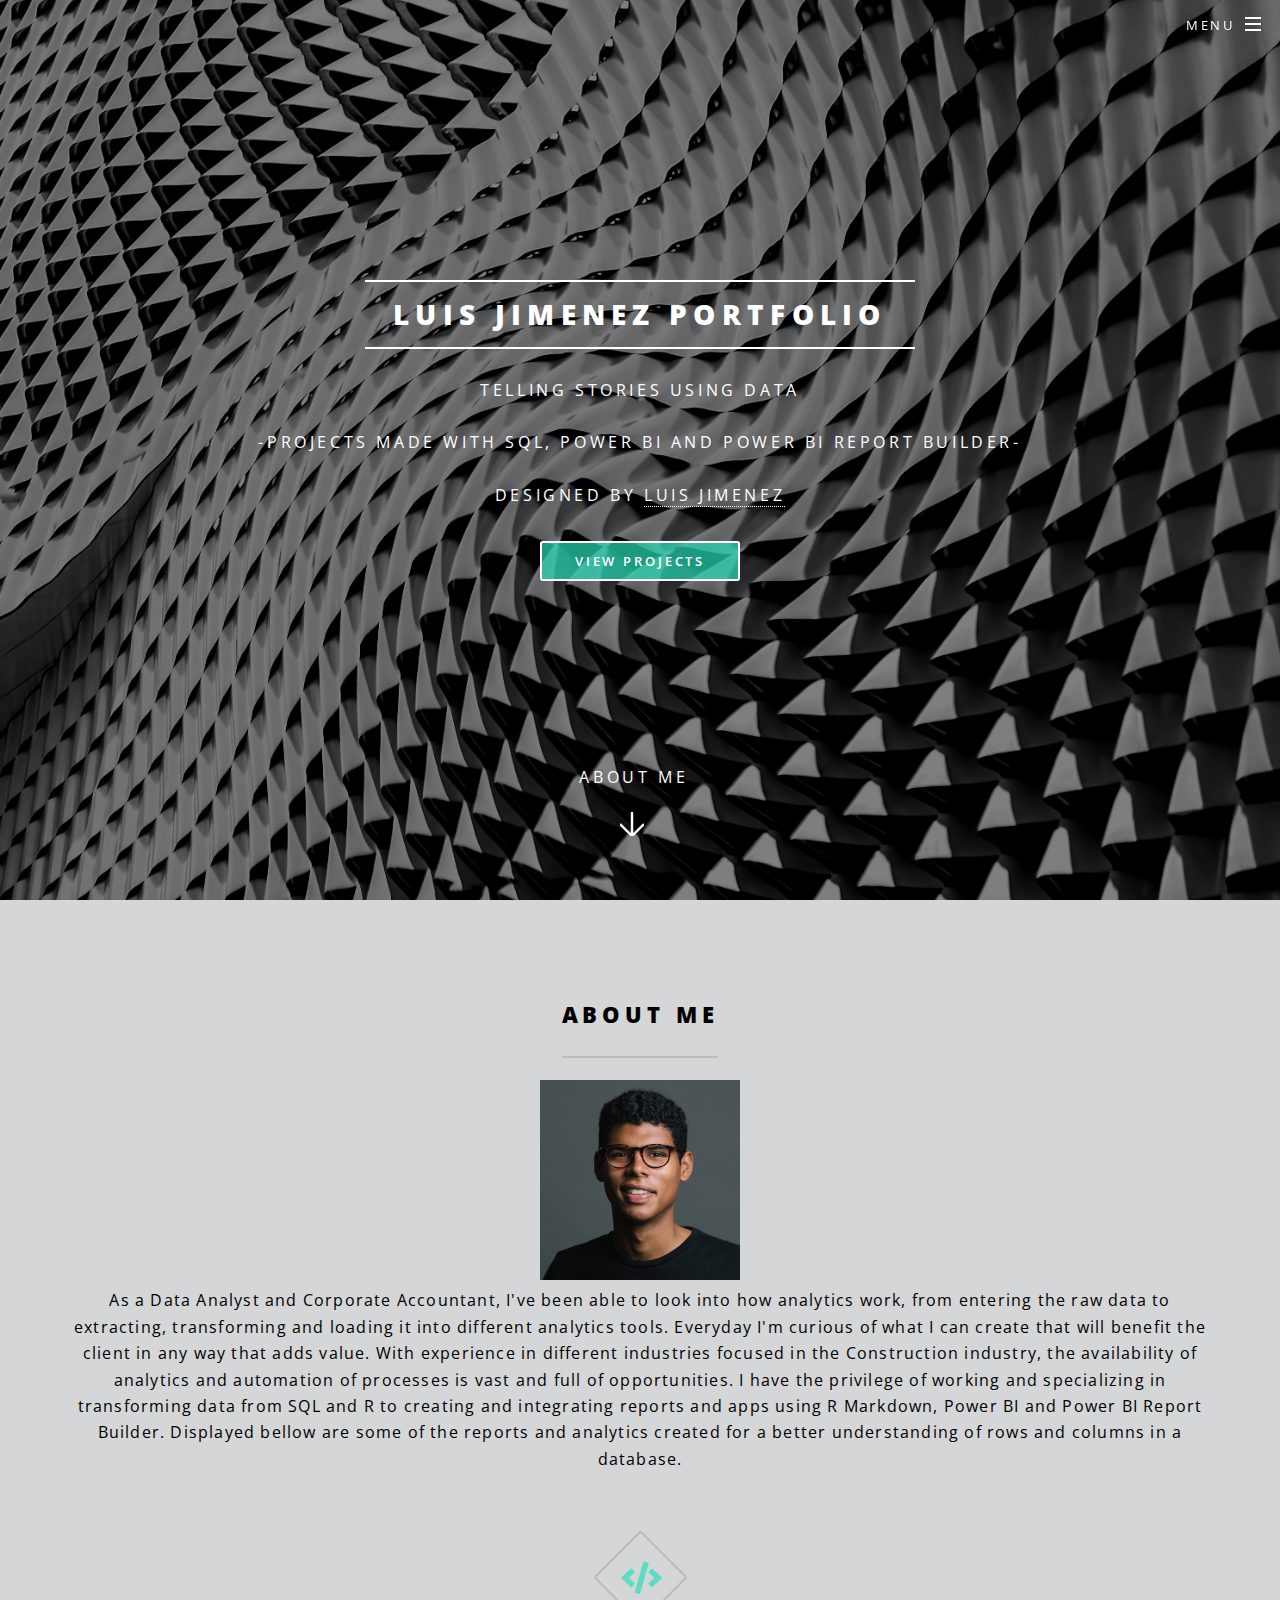
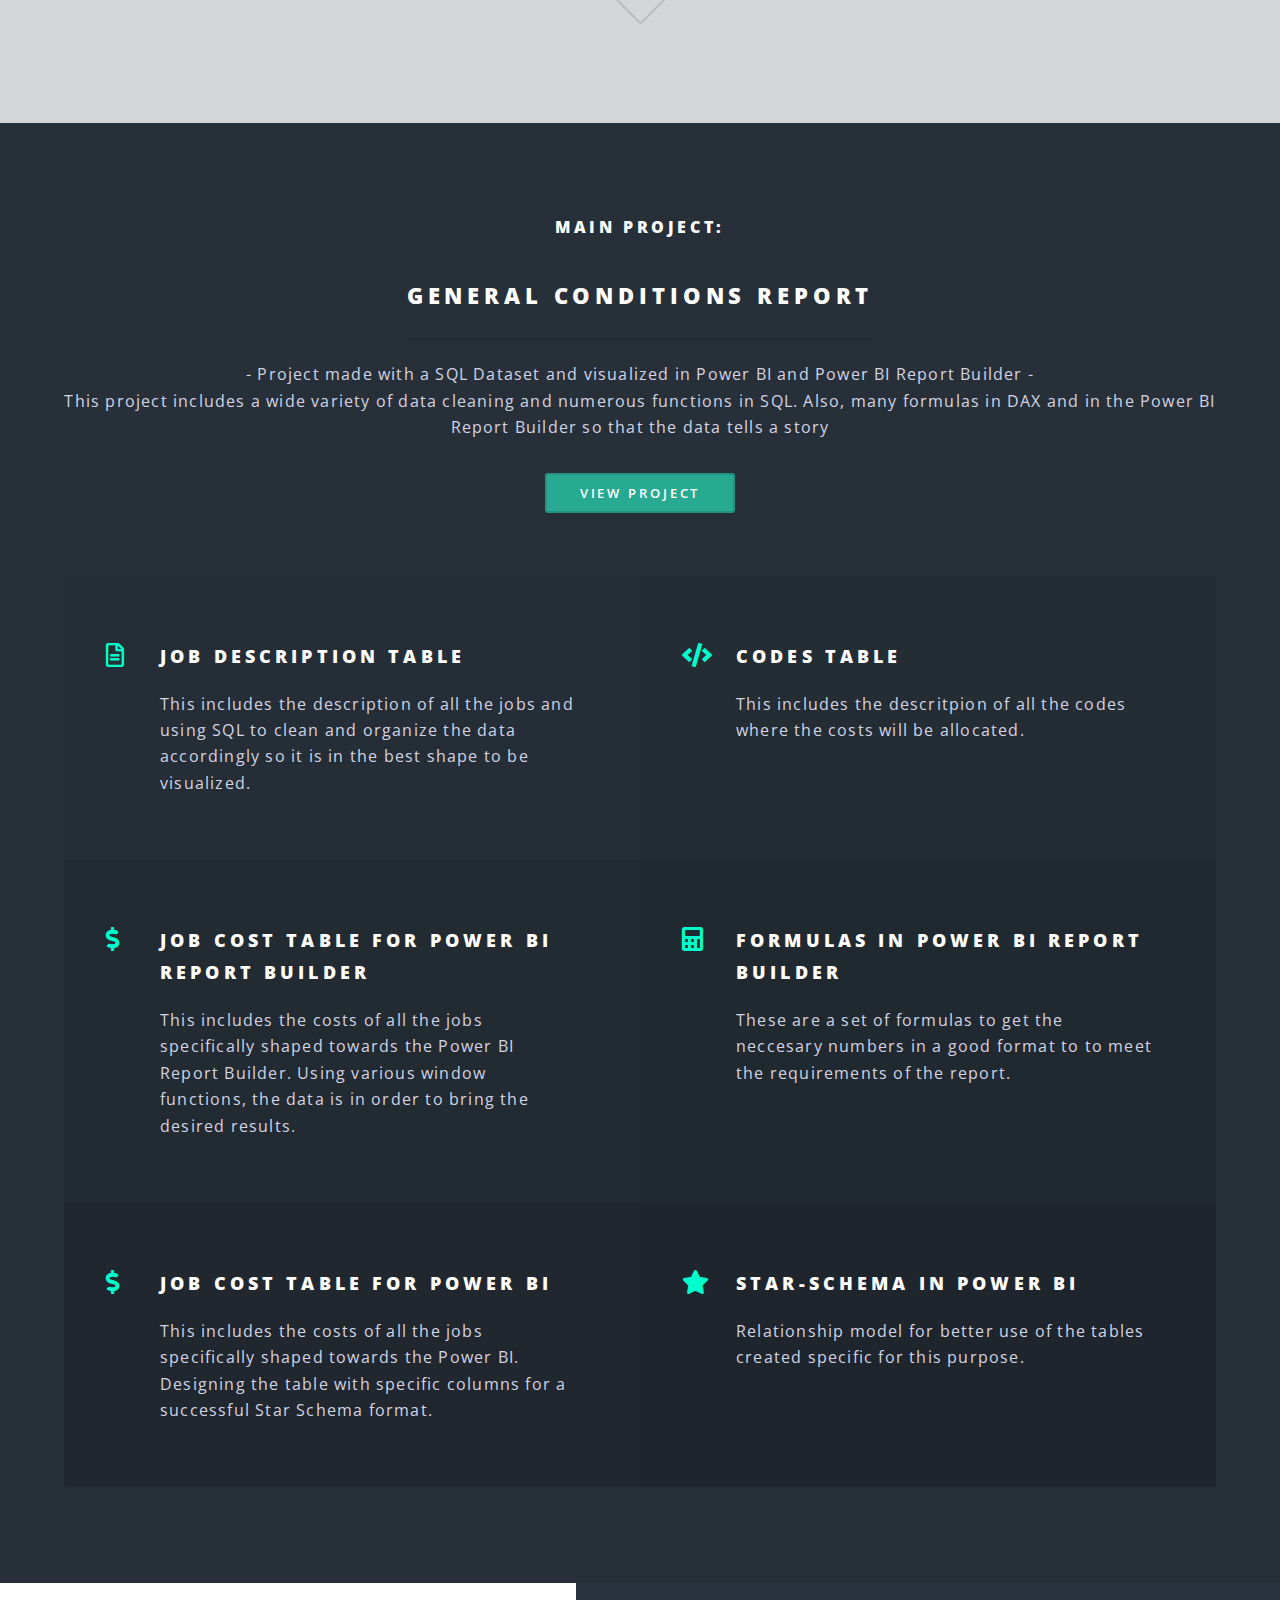
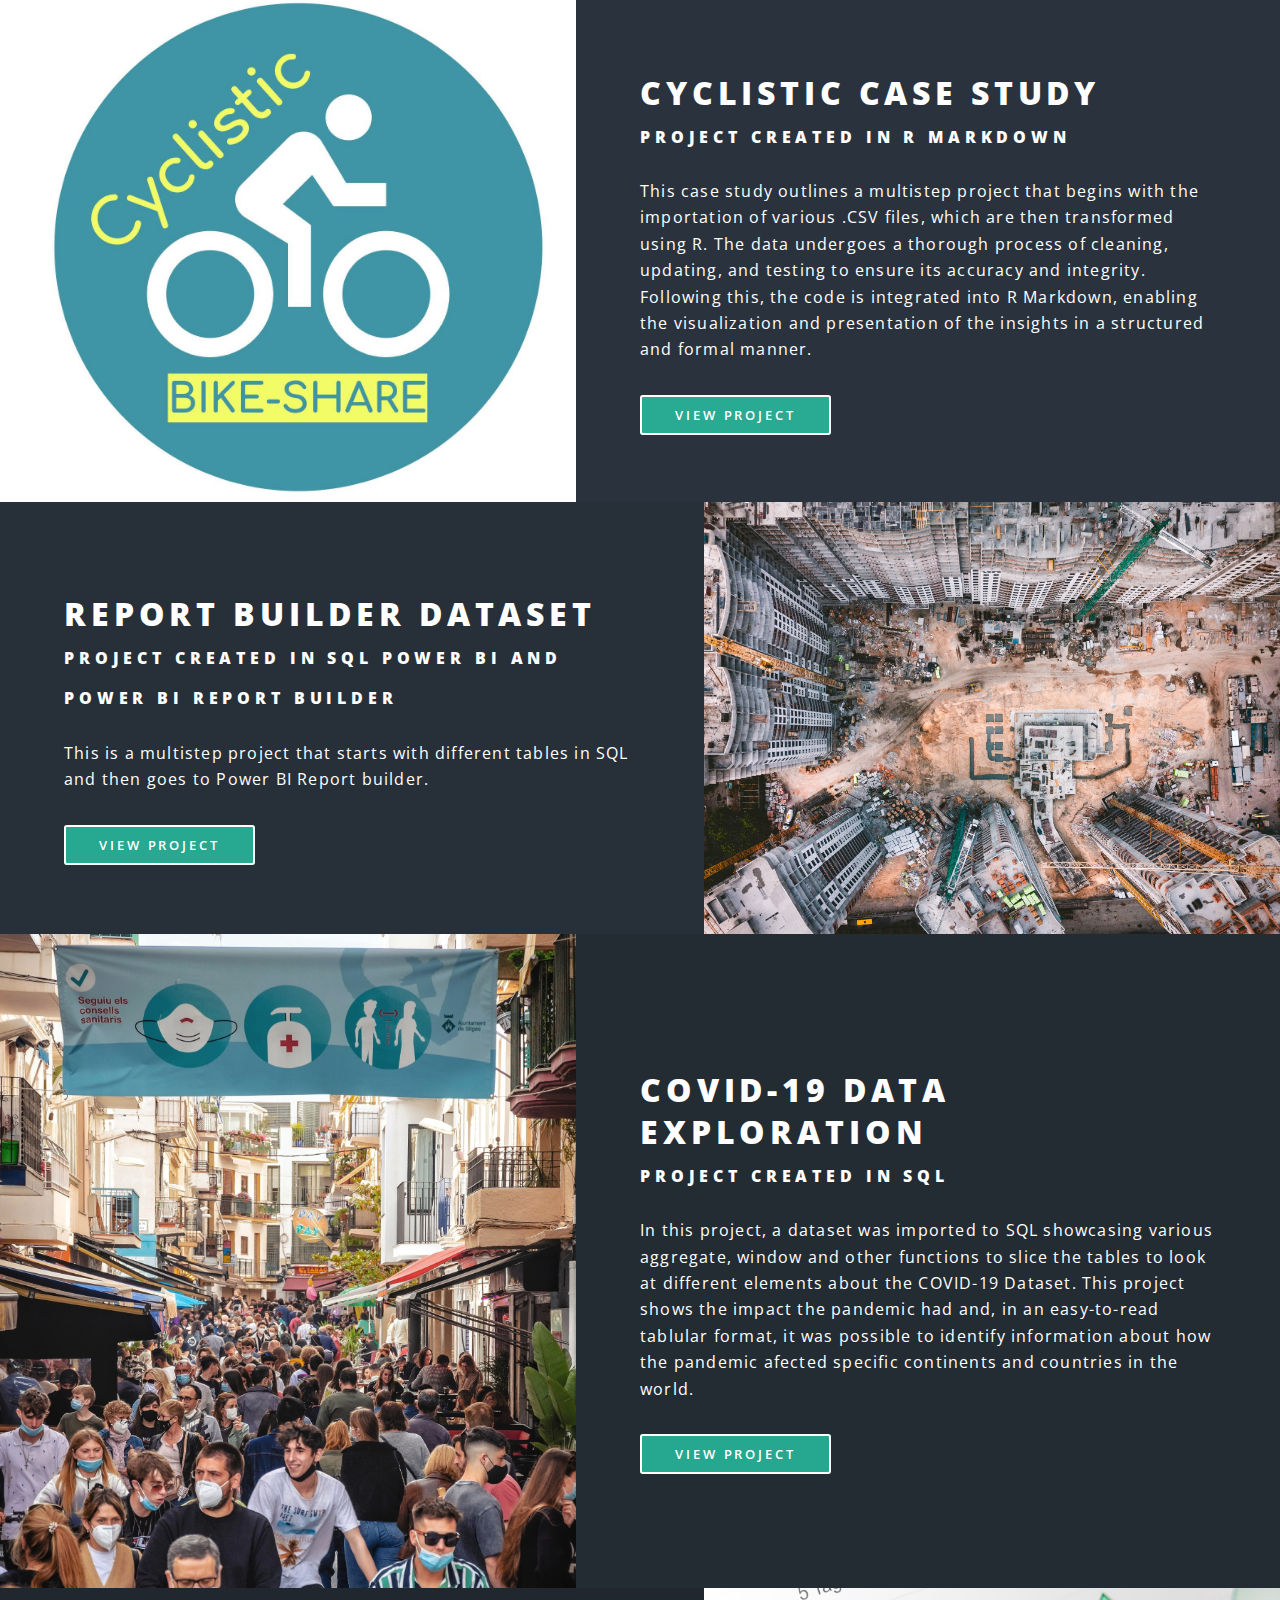
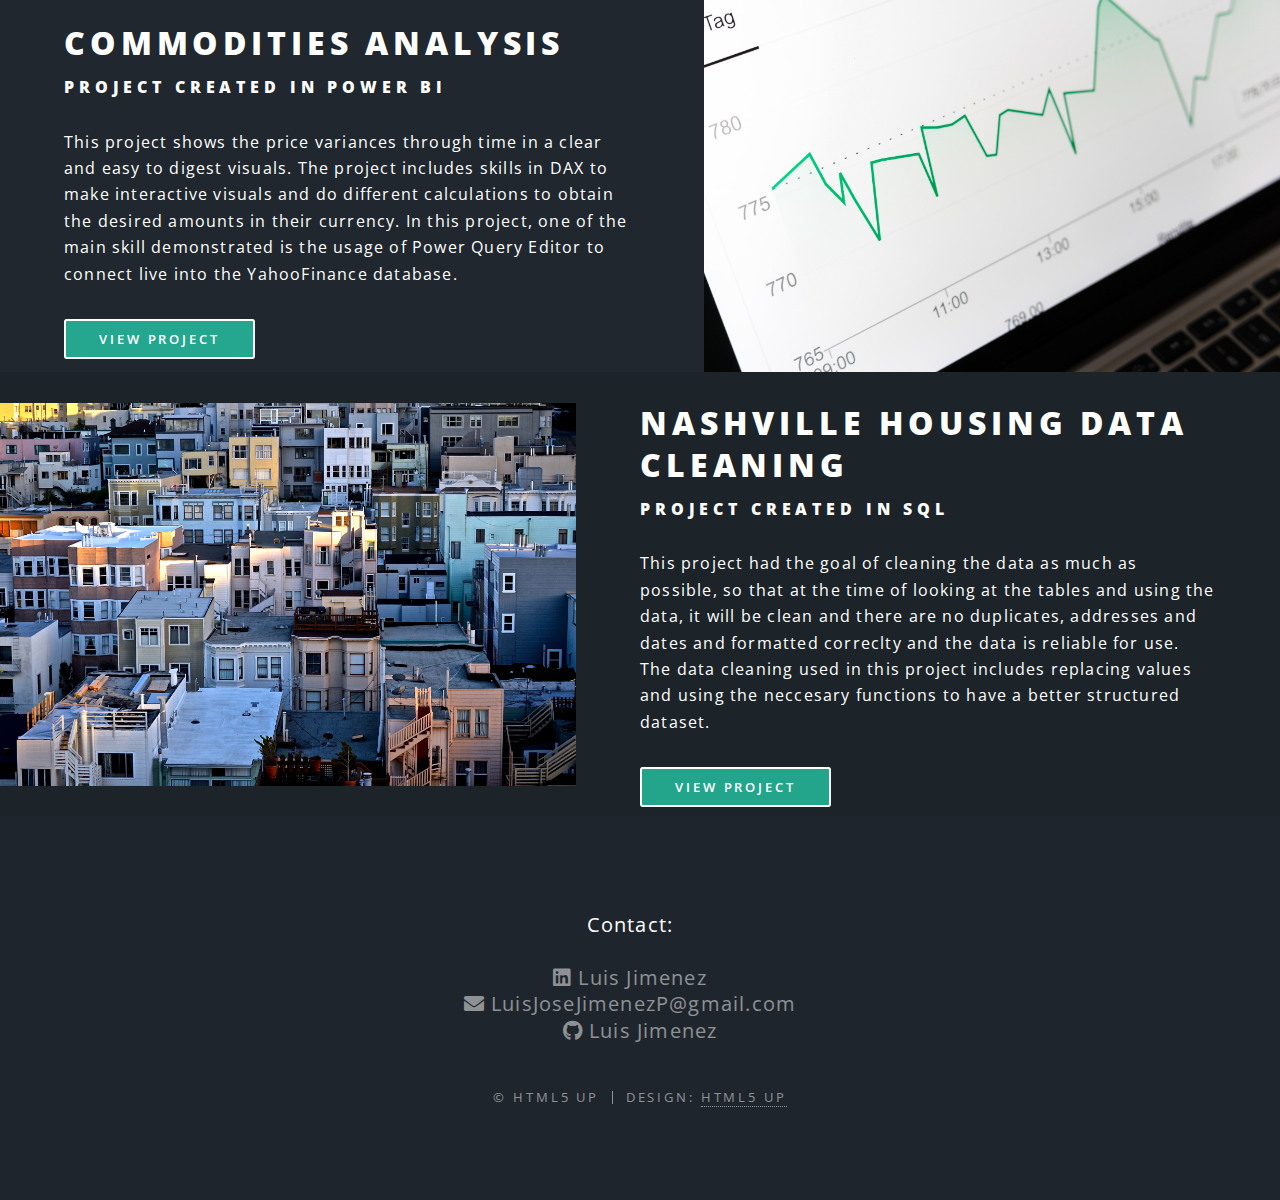
==== commit ddc4deb0: "Add files via upload" ====
--- a/index.html
+++ b/index.html
@@ -64,7 +64,7 @@
 								<p><font color="black">As a Data Analyst and Corporate Accountant, I've been able to look into how analytics work, from entering the raw data to extracting, transforming
 									and loading it into different analytics tools. Everyday I'm curious of what I can create that will benefit the client in any way that adds value.
 									With experience in different industries focused in the Construction industry, the availability of analytics and automation of processes is vast and full
-									of opportunities. I have the privilege of working and specializing in transforming data from SQL to creating and integrating reports and apps using Power BI and Power BI
+									of opportunities. I have the privilege of working and specializing in transforming data from SQL and R to creating and integrating reports and apps using R Markdown, Power BI and Power BI
 									Report Builder. Displayed bellow are some of the reports and analytics created for a better understanding of rows and columns in a database.</font></p>
 							</header>
 							<ul class="icons major">
@@ -121,6 +121,17 @@
 				<!-- Two -->
 					<section id="two" class="wrapper alt style2">
 						<section class="spotlight">
+							<div class="image"><img src="images/CyclisticLogo.jpg" alt="" /></div><div class="content">
+								<h2><font size="+3">Cyclistic Case Study</font><br />
+									<font size="-0.5">Project created in R Markdown</font></h2>							
+								<p>This case study outlines a multistep project that begins with the importation of various .CSV files, which are then transformed using R. 
+									The data undergoes a thorough process of cleaning, updating, and testing to ensure its accuracy and integrity. Following this, the code 
+									is integrated into R Markdown, enabling the visualization and presentation of the insights in a structured and formal manner.</p>
+									<a href="RMarkdown.html" class="button" style="background-color: rgba(39, 224, 187, 0.685)">View Project</a></li>
+							</div>
+						</section>
+						
+						<section class="spotlight">
 							<div class="image"><img src="images/Construction.jpg" alt="" /></div><div class="content">
 								<h2><font size="+3">Report Builder Dataset</font><br />
 									<font size="-0.5">Project created in SQL Power BI and Power BI Report Builder</font></h2>							
